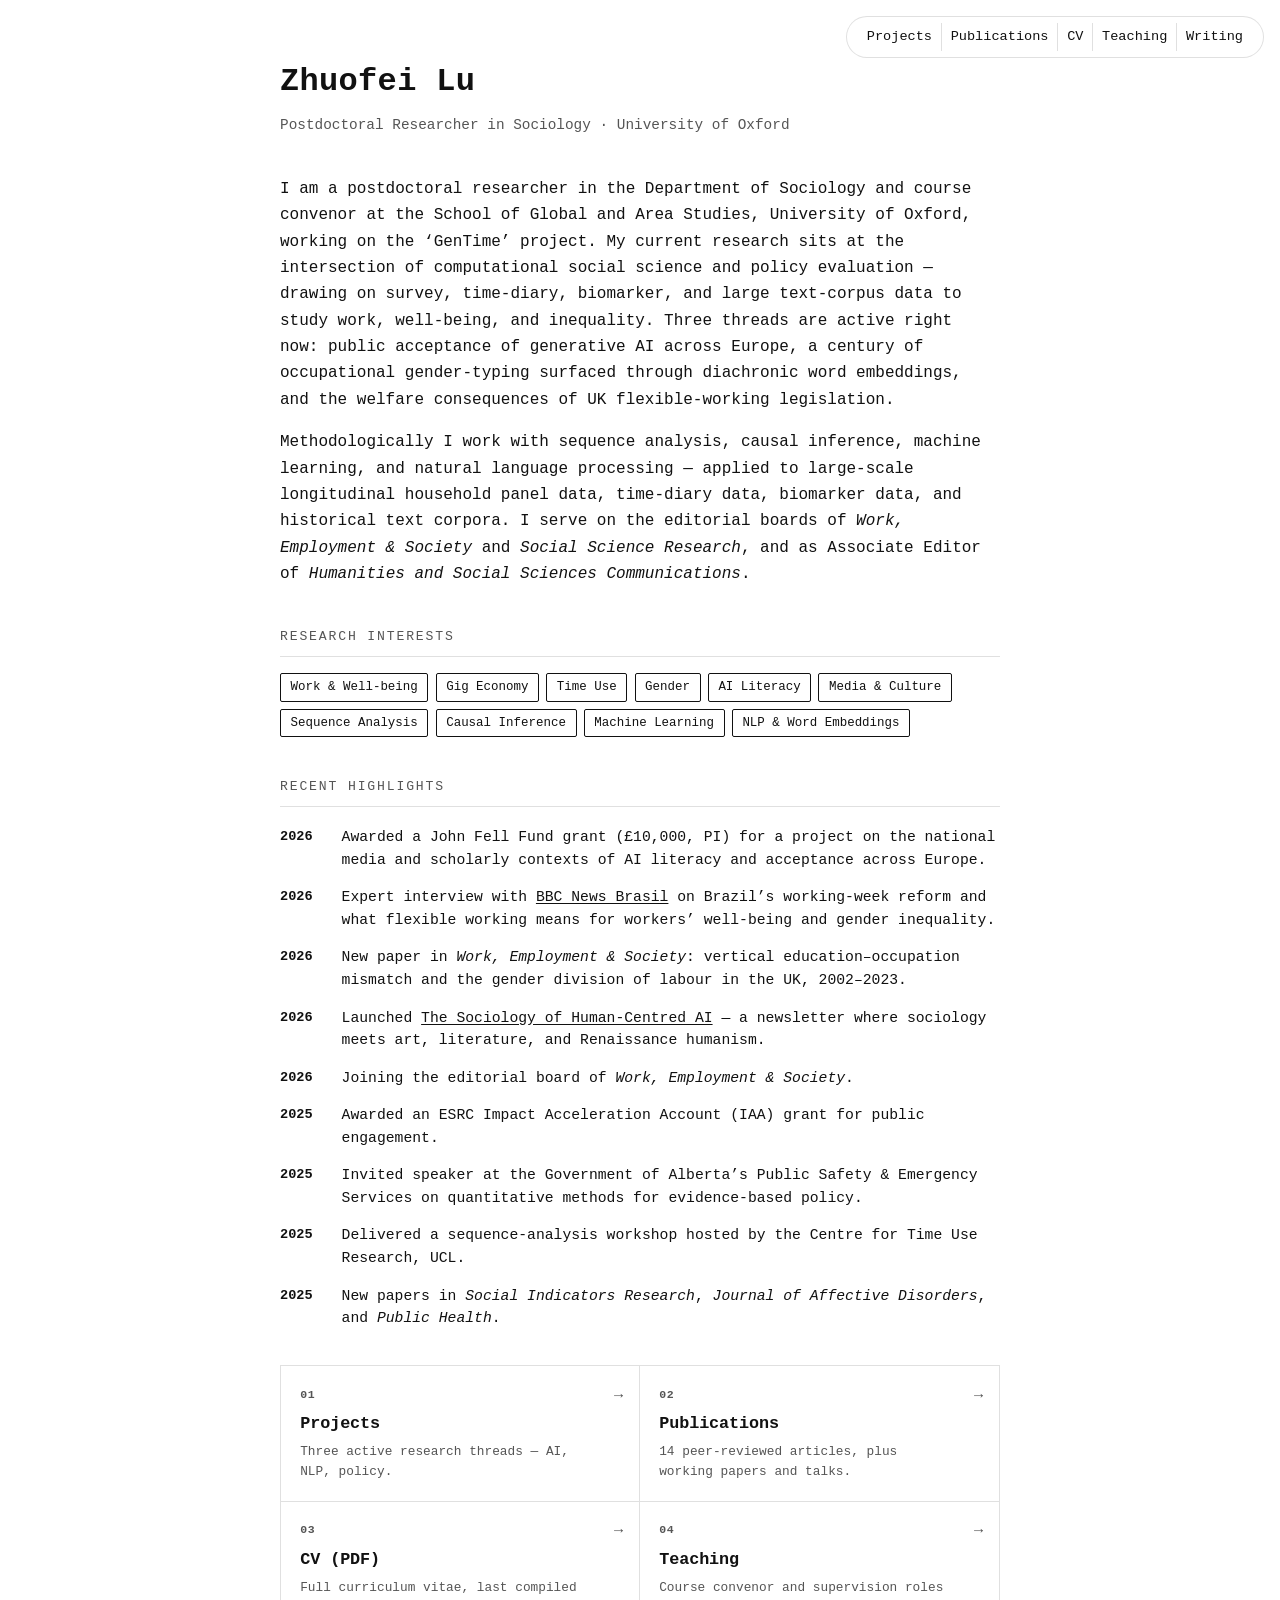
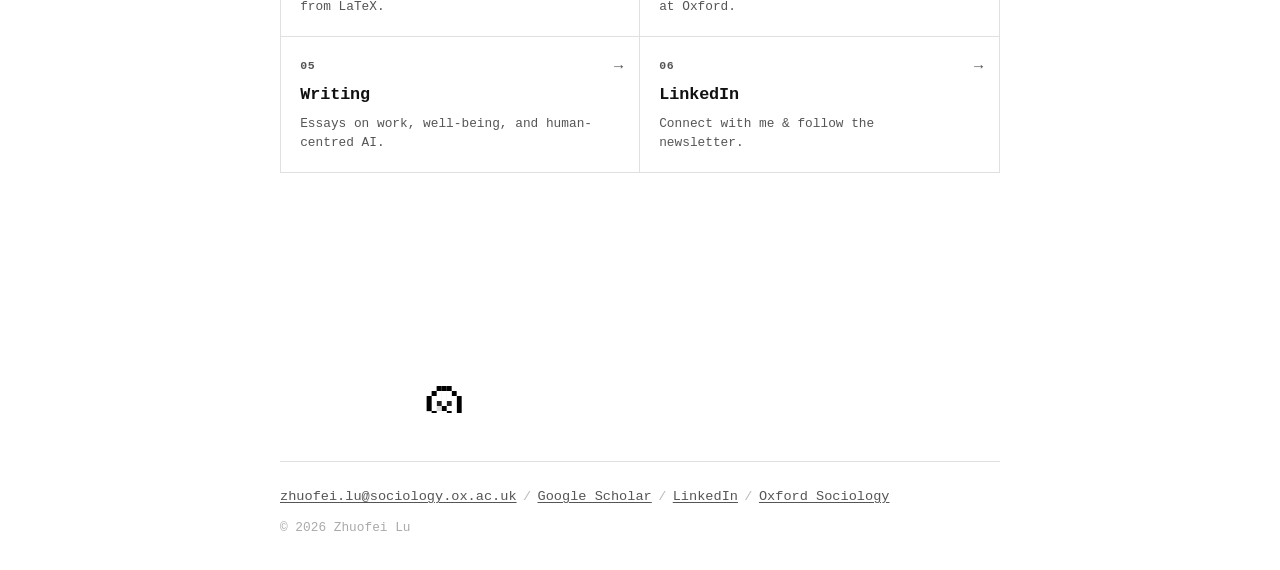
==== index.html @ 87c46a59 "Add John Fell Fund grant and departmental Reward & Recognition award Co-Authored-By: Claude Fable 5 " ====
<!doctype html>
<html lang="en">
  <head>
    <meta charset="UTF-8" />
    <meta name="viewport" content="width=device-width, initial-scale=1.0" />
    <title>Zhuofei Lu</title>
    <meta
      name="description"
      content="Personal homepage of Zhuofei Lu, postdoctoral researcher in Sociology at the University of Oxford. Research on gig economy, time use, well-being, and computational social science."
    />
    <meta
      name="google-site-verification"
      content="72V6xscYJQyhkMeS5_P7DMaWup6vTrXF5tJSveXk7Lk"
    />
    <link rel="canonical" href="https://zhuofei-code.github.io/codex/" />
    <meta property="og:title" content="Zhuofei Lu" />
    <meta
      property="og:description"
      content="Postdoctoral researcher in Sociology at the University of Oxford. Computational social science, time use, well-being, and human-centred AI."
    />
    <meta property="og:type" content="website" />
    <meta property="og:url" content="https://zhuofei-code.github.io/codex/" />
    <script type="application/ld+json">
      {
        "@context": "https://schema.org",
        "@type": "Person",
        "name": "Zhuofei Lu",
        "alternateName": "卢灼非",
        "jobTitle": "Postdoctoral Researcher in Sociology",
        "worksFor": {
          "@type": "Organization",
          "name": "University of Oxford"
        },
        "url": "https://zhuofei-code.github.io/codex/",
        "sameAs": [
          "https://scholar.google.com/citations?user=IEITTwcAAAAJ&hl=en",
          "https://www.linkedin.com/in/zhuofei-lu-9a0233219/",
          "https://www.sociology.ox.ac.uk/people/zhuofei-lu",
          "https://github.com/zhuofei-code"
        ]
      }
    </script>
    <link rel="stylesheet" href="styles.css?v=20260525c" />
  </head>
  <body>
    <main class="container">
      <header>
        <nav class="top-links" aria-label="Primary links">
          <a class="top-link" href="projects.html">Projects</a>
          <a class="top-link" href="publications.html">Publications</a>
          <a class="top-link" href="cv.pdf" target="_blank" rel="noopener">CV</a>
          <a class="top-link" href="teaching.html">Teaching</a>
          <a class="top-link" href="writing.html">Writing</a>
        </nav>
        <h1 class="fade-in">Zhuofei Lu</h1>
        <p class="subtitle fade-in">
          Postdoctoral Researcher in Sociology &middot; University of Oxford
        </p>
      </header>

      <section class="fade-in">
        <p>
          I am a postdoctoral researcher in the Department of Sociology and
          course convenor at the School of Global and Area Studies, University
          of Oxford, working on the &lsquo;GenTime&rsquo; project. My current
          research sits at the intersection of computational social science
          and policy evaluation &mdash; drawing on survey, time-diary,
          biomarker, and large text-corpus data to study work, well-being, and
          inequality. Three threads are active right now: public acceptance of
          generative AI across Europe, a century of occupational gender-typing
          surfaced through diachronic word embeddings, and the welfare
          consequences of UK flexible-working legislation.
        </p>
        <p>
          Methodologically I work with sequence analysis, causal inference,
          machine learning, and natural language processing &mdash; applied to
          large-scale longitudinal household panel data, time-diary data,
          biomarker data, and historical text corpora. I serve on the
          editorial boards of <em>Work, Employment &amp; Society</em> and
          <em>Social Science Research</em>, and as Associate Editor of
          <em>Humanities and Social Sciences Communications</em>.
        </p>
      </section>

      <section id="research" class="fade-in" aria-labelledby="research-heading">
        <h2 id="research-heading">Research Interests</h2>
        <div class="tags">
          <span class="tag">Work &amp; Well-being</span>
          <span class="tag">Gig Economy</span>
          <span class="tag">Time Use</span>
          <span class="tag">Gender</span>
          <span class="tag">AI Literacy</span>
          <span class="tag">Media &amp; Culture</span>
          <span class="tag">Sequence Analysis</span>
          <span class="tag">Causal Inference</span>
          <span class="tag">Machine Learning</span>
          <span class="tag">NLP &amp; Word Embeddings</span>
        </div>
      </section>

      <section id="news" class="fade-in" aria-labelledby="news-heading">
        <h2 id="news-heading">Recent Highlights</h2>
        <ul class="news-list">
          <li>
            <span class="news-date">2026</span>
            <span class="news-text">
              Awarded a John Fell Fund grant (&pound;10,000, PI) for a project
              on the national media and scholarly contexts of AI literacy and
              acceptance across Europe.
            </span>
          </li>
          <li>
            <span class="news-date">2026</span>
            <span class="news-text">
              Expert interview with
              <a
                href="https://www.bbc.com/portuguese/articles/clypyrjgjkro"
                target="_blank"
                rel="noopener noreferrer"
                >BBC News Brasil</a
              >
              on Brazil&rsquo;s working-week reform and what flexible working
              means for workers&rsquo; well-being and gender inequality.
            </span>
          </li>
          <li>
            <span class="news-date">2026</span>
            <span class="news-text">
              New paper in <em>Work, Employment &amp; Society</em>: vertical
              education&ndash;occupation mismatch and the gender division of
              labour in the UK, 2002&ndash;2023.
            </span>
          </li>
          <li>
            <span class="news-date">2026</span>
            <span class="news-text">
              Launched <a href="writing.html">The Sociology of Human-Centred AI</a>
              &mdash; a newsletter where sociology meets art, literature, and
              Renaissance humanism.
            </span>
          </li>
          <li>
            <span class="news-date">2026</span>
            <span class="news-text">
              Joining the editorial board of
              <em>Work, Employment &amp; Society</em>.
            </span>
          </li>
          <li>
            <span class="news-date">2025</span>
            <span class="news-text">
              Awarded an ESRC Impact Acceleration Account (IAA) grant for public
              engagement.
            </span>
          </li>
          <li>
            <span class="news-date">2025</span>
            <span class="news-text">
              Invited speaker at the Government of Alberta&rsquo;s Public Safety
              &amp; Emergency Services on quantitative methods for evidence-based
              policy.
            </span>
          </li>
          <li>
            <span class="news-date">2025</span>
            <span class="news-text">
              Delivered a sequence-analysis workshop hosted by the Centre for
              Time Use Research, UCL.
            </span>
          </li>
          <li>
            <span class="news-date">2025</span>
            <span class="news-text">
              New papers in <em>Social Indicators Research</em>,
              <em>Journal of Affective Disorders</em>, and
              <em>Public Health</em>.
            </span>
          </li>
        </ul>
      </section>

      <nav class="explore-grid fade-in" aria-label="Explore">
        <a class="explore-link" href="projects.html">
          <span class="explore-num">01</span>
          <span class="explore-label">Projects</span>
          <span class="explore-desc">Three active research threads &mdash; AI, NLP, policy.</span>
        </a>
        <a class="explore-link" href="publications.html">
          <span class="explore-num">02</span>
          <span class="explore-label">Publications</span>
          <span class="explore-desc">14 peer-reviewed articles, plus working papers and talks.</span>
        </a>
        <a class="explore-link" href="cv.pdf" target="_blank" rel="noopener">
          <span class="explore-num">03</span>
          <span class="explore-label">CV (PDF)</span>
          <span class="explore-desc">Full curriculum vitae, last compiled from LaTeX.</span>
        </a>
        <a class="explore-link" href="teaching.html">
          <span class="explore-num">04</span>
          <span class="explore-label">Teaching</span>
          <span class="explore-desc">Course convenor and supervision roles at Oxford.</span>
        </a>
        <a class="explore-link" href="writing.html">
          <span class="explore-num">05</span>
          <span class="explore-label">Writing</span>
          <span class="explore-desc">Essays on work, well-being, and human-centred AI.</span>
        </a>
        <a class="explore-link" href="https://www.linkedin.com/in/zhuofei-lu-9a0233219/" target="_blank" rel="noopener noreferrer">
          <span class="explore-num">06</span>
          <span class="explore-label">LinkedIn</span>
          <span class="explore-desc">Connect with me &amp; follow the newsletter.</span>
        </a>
      </nav>

      <div class="dog-playground" aria-hidden="true">
        <div class="pixel-dog" id="pixelDog"></div>
      </div>

      <footer>
        <div class="footer-links">
          <a href="mailto:zhuofei.lu@sociology.ox.ac.uk">zhuofei.lu@sociology.ox.ac.uk</a>
          <span class="footer-sep">/</span>
          <a
            href="https://scholar.google.com/citations?user=IEITTwcAAAAJ&hl=en"
            target="_blank"
            rel="noopener noreferrer"
            >Google Scholar</a
          >
          <span class="footer-sep">/</span>
          <a
            href="https://www.linkedin.com/in/zhuofei-lu-9a0233219/"
            target="_blank"
            rel="noopener noreferrer"
            >LinkedIn</a
          >
          <span class="footer-sep">/</span>
          <a
            href="https://www.sociology.ox.ac.uk/people/zhuofei-lu"
            target="_blank"
            rel="noopener noreferrer"
            >Oxford Sociology</a
          >
        </div>
        <p class="copyright">&copy; <span id="year"></span> Zhuofei Lu</p>
      </footer>
    </main>

    <script src="script.js?v=20260525c"></script>
  </body>
</html>
---- styles.css ----
/* ── Variables ──────────────────────────────────────────────── */

:root {
  --bg: #ffffff;
  --text: #111111;
  --text-secondary: #555555;
  --border: rgba(0, 0, 0, 0.12);
  --nav-bg: rgba(255, 255, 255, 0.9);
  --selection-bg: #111111;
  --selection-text: #ffffff;
}

@media (prefers-color-scheme: dark) {
  :root {
    --bg: #0a0a0a;
    --text: #e0e0e0;
    --text-secondary: #888888;
    --border: rgba(255, 255, 255, 0.12);
    --nav-bg: rgba(10, 10, 10, 0.92);
    --selection-bg: #e0e0e0;
    --selection-text: #0a0a0a;
  }
}

/* ── Reset & Base ──────────────────────────────────────────── */

*,
*::before,
*::after {
  box-sizing: border-box;
}

html,
body {
  margin: 0;
  padding: 0;
  background: var(--bg);
  color: var(--text);
  font-family: ui-monospace, SFMono-Regular, Menlo, Monaco, Consolas,
    "Liberation Mono", "Courier New", monospace;
  line-height: 1.65;
  -webkit-font-smoothing: antialiased;
  -moz-osx-font-smoothing: grayscale;
}

::selection {
  background: var(--selection-bg);
  color: var(--selection-text);
}

/* ── Layout ────────────────────────────────────────────────── */

.container {
  width: min(720px, 90vw);
  margin: 0 auto;
  padding: 3.5rem 0 2rem;
}

/* ── Navigation ────────────────────────────────────────────── */

.top-links {
  position: fixed;
  top: 1rem;
  right: 1rem;
  z-index: 20;
  display: flex;
  align-items: center;
  gap: 0;
  font-size: 0.85rem;
  background: var(--nav-bg);
  backdrop-filter: blur(6px);
  -webkit-backdrop-filter: blur(6px);
  padding: 0.35rem 0.7rem;
  border-radius: 999px;
  border: 1px solid var(--border);
}

.top-link {
  color: var(--text);
  text-decoration: none;
  padding: 0.2rem 0.55rem;
  transition: opacity 150ms ease;
}

.top-link:hover {
  text-decoration: underline;
}

.top-link + .top-link {
  border-left: 1px solid var(--border);
}

.top-link[aria-disabled="true"] {
  cursor: default;
  opacity: 0.45;
  pointer-events: none;
}

.top-link[aria-current="page"] {
  font-weight: 700;
  text-decoration: underline;
}

/* ── Header ────────────────────────────────────────────────── */

header {
  position: relative;
  margin-bottom: 2rem;
}

h1 {
  margin: 0 0 0.3rem;
  font-size: 2rem;
  font-weight: 700;
  letter-spacing: 0.01em;
}

.subtitle {
  margin: 0 0 0;
  font-size: 0.9rem;
  color: var(--text-secondary);
  font-weight: 400;
}

/* ── Sections ──────────────────────────────────────────────── */

section {
  margin-top: 2.4rem;
}

h2 {
  margin: 0 0 1rem;
  font-size: 0.82rem;
  font-weight: 400;
  text-transform: uppercase;
  letter-spacing: 0.14em;
  padding-bottom: 0.55rem;
  border-bottom: 1px solid var(--border);
  color: var(--text-secondary);
}

p {
  margin: 0 0 1rem;
}

a {
  color: var(--text);
  text-underline-offset: 2px;
  transition: opacity 150ms ease;
}

a:hover {
  opacity: 0.7;
}

a:focus-visible {
  outline: 2px solid var(--text);
  outline-offset: 2px;
  border-radius: 2px;
}

em {
  font-style: italic;
}

.section-more {
  margin-top: 0.8rem;
  font-size: 0.85rem;
}

.section-more a {
  text-decoration: none;
  color: var(--text-secondary);
  transition: color 150ms ease;
}

.section-more a:hover {
  color: var(--text);
  text-decoration: underline;
}

/* ── Research Tags ─────────────────────────────────────────── */

.tags {
  display: flex;
  flex-wrap: wrap;
  gap: 0.45rem;
}

.tag {
  display: inline-block;
  border: 1px solid var(--text);
  padding: 0.18rem 0.6rem;
  font-size: 0.78rem;
  border-radius: 2px;
  cursor: default;
  transition: background-color 0.15s ease, color 0.15s ease;
  user-select: none;
}

.tag:hover {
  background: var(--text);
  color: var(--bg);
}

/* ── News / Recent Highlights ──────────────────────────────── */

.news-list {
  list-style: none;
  margin: 0;
  padding: 0;
}

.news-list li {
  display: grid;
  grid-template-columns: 4.5ch 1fr;
  column-gap: 1.15rem;
  align-items: start;
  margin-bottom: 0.55rem;
  padding: 0.18rem 0;
}

.news-date {
  font-weight: 700;
  font-size: 0.85rem;
  white-space: nowrap;
}

.news-text {
  font-size: 0.92rem;
  line-height: 1.55;
}

/* ── Publications ──────────────────────────────────────────── */

.pub-list {
  list-style: none;
  counter-reset: pub;
  margin: 0;
  padding: 0;
}

.pub-item {
  counter-increment: pub;
  position: relative;
  padding: 0.55rem 0 0.55rem 2.6rem;
  margin-bottom: 0.3rem;
  border-bottom: 1px dashed var(--border);
}

.pub-item:last-child {
  border-bottom: none;
}

.pub-item::before {
  content: "[" counter(pub) "]";
  position: absolute;
  left: 0;
  top: 0.55rem;
  font-weight: 700;
  font-size: 0.85rem;
  color: var(--text-secondary);
  letter-spacing: 0;
}

.pub-title {
  margin: 0 0 0.2rem;
  font-size: 0.92rem;
  font-weight: 600;
  line-height: 1.45;
}

.pub-meta {
  margin: 0;
  font-size: 0.85rem;
  color: var(--text-secondary);
  line-height: 1.5;
}

.pub-meta strong {
  color: var(--text);
  font-weight: 700;
}

.pub-meta em {
  font-style: italic;
}

.pub-rank {
  display: inline-block;
  font-size: 0.7rem;
  padding: 0.02rem 0.4rem;
  border: 1px solid var(--text-secondary);
  border-radius: 2px;
  margin-left: 0.3rem;
  vertical-align: 1px;
  letter-spacing: 0.04em;
  white-space: nowrap;
  opacity: 0.85;
}

.pub-list-compact .pub-item {
  padding-top: 0.4rem;
  padding-bottom: 0.4rem;
}

/* ── Current Projects ──────────────────────────────────────── */

.projects-list {
  list-style: none;
  margin: 0;
  padding: 0;
  counter-reset: project;
}

.project-card {
  position: relative;
  padding: 1.05rem 0 1.15rem;
  border-top: 1px solid var(--border);
  transition: background-color 200ms ease;
}

.project-card:last-child {
  border-bottom: 1px solid var(--border);
}

.project-card:hover {
  background: rgba(0, 0, 0, 0.025);
}

@media (prefers-color-scheme: dark) {
  .project-card:hover {
    background: rgba(255, 255, 255, 0.03);
  }
}

/* 3×3 pixel-art glyph in top-right of each card — anchors the
   pixel aesthetic without competing with the running dog. */
.project-pixel {
  position: absolute;
  top: 1.25rem;
  right: 0.1rem;
  width: 4px;
  height: 4px;
  background: var(--text);
  box-shadow:
    8px 0   0 var(--text),
    4px 4px 0 var(--text),
    0   8px 0 var(--text),
    8px 8px 0 var(--text);
  opacity: 0.42;
  image-rendering: pixelated;
}

.project-head {
  display: flex;
  flex-wrap: wrap;
  align-items: baseline;
  gap: 0.55rem;
  margin: 0 0 0.5rem;
  padding-right: 1.6rem; /* leave room for .project-pixel */
}

.project-num {
  font-size: 0.78rem;
  font-weight: 700;
  color: var(--text-secondary);
  letter-spacing: 0.04em;
}

.project-title {
  margin: 0;
  font-size: 1rem;
  font-weight: 700;
  letter-spacing: -0.005em;
  line-height: 1.35;
}

.project-tag {
  font-size: 0.68rem;
  font-weight: 400;
  text-transform: uppercase;
  letter-spacing: 0.14em;
  color: var(--text-secondary);
  padding: 0.08rem 0.45rem;
  border: 1px solid var(--text-secondary);
  border-radius: 2px;
  white-space: nowrap;
  opacity: 0.85;
}

.project-desc {
  margin: 0 0 0.5rem;
  font-size: 0.9rem;
  line-height: 1.6;
}

.project-desc strong {
  font-weight: 700;
}

.project-meta {
  margin: 0;
  font-size: 0.78rem;
  color: var(--text-secondary);
  line-height: 1.5;
}

.project-meta a {
  color: var(--text);
  font-weight: 600;
}

.project-dot {
  margin: 0 0.35rem;
  opacity: 0.6;
}

/* ── Explore Grid (homepage CTA buttons) ───────────────────── */

.explore-grid {
  display: grid;
  grid-template-columns: 1fr 1fr;
  gap: 0;
  margin: 2rem 0 0;
  border: 1px solid var(--border);
}

.explore-link {
  position: relative;
  display: block;
  padding: 1.15rem 1.2rem 1.25rem;
  color: var(--text);
  text-decoration: none;
  background: transparent;
  border-right: 1px solid var(--border);
  border-bottom: 1px solid var(--border);
  transition: background-color 180ms ease, transform 180ms ease;
}

/* Remove right border for items in the last column (every 2nd) */
.explore-link:nth-child(2n) {
  border-right: none;
}

/* Remove bottom border for last row (last two items) */
.explore-link:nth-last-child(-n + 2) {
  border-bottom: none;
}

.explore-link::after {
  content: "\2192";  /* → arrow */
  position: absolute;
  top: 1.1rem;
  right: 1rem;
  font-size: 0.95rem;
  color: var(--text-secondary);
  transition: transform 180ms ease, color 180ms ease;
}

.explore-link:hover {
  background: rgba(0, 0, 0, 0.04);
}

.explore-link:hover::after {
  transform: translateX(3px);
  color: var(--text);
}

@media (prefers-color-scheme: dark) {
  .explore-link:hover {
    background: rgba(255, 255, 255, 0.045);
  }
}

.explore-num {
  display: block;
  font-size: 0.72rem;
  font-weight: 700;
  letter-spacing: 0.06em;
  color: var(--text-secondary);
  margin-bottom: 0.4rem;
}

.explore-label {
  display: block;
  font-size: 1.05rem;
  font-weight: 700;
  letter-spacing: -0.005em;
  margin-bottom: 0.3rem;
}

.explore-desc {
  display: block;
  font-size: 0.8rem;
  line-height: 1.5;
  color: var(--text-secondary);
  padding-right: 1.5rem;  /* leave room for the arrow */
}

/* ── In-page Nav (publications) ────────────────────────────── */

.page-nav {
  display: flex;
  flex-wrap: wrap;
  align-items: center;
  gap: 0.45rem;
  margin: 1.4rem 0 0;
  padding: 0.6rem 0;
  font-size: 0.84rem;
  border-top: 1px solid var(--border);
  border-bottom: 1px solid var(--border);
}

.page-nav a {
  color: var(--text-secondary);
  text-decoration: none;
  transition: color 150ms ease;
}

.page-nav a:hover {
  color: var(--text);
  text-decoration: underline;
}

/* ── Dog ───────────────────────────────────────────────────── */

.dog-playground {
  position: relative;
  height: 12rem;
  margin: 3rem 0;
  overflow: hidden;
}

.pixel-dog {
  --px: 5px;
  position: absolute;
  left: 0;
  bottom: 1.35rem;
  width: var(--px);
  height: var(--px);
  transform-origin: center;
  color: #fff;
  box-shadow:
    /* head outline */
    calc(var(--px) * 2) calc(var(--px) * 0) #000,
    calc(var(--px) * 3) calc(var(--px) * 0) #000,
    calc(var(--px) * 4) calc(var(--px) * 0) #000,
    calc(var(--px) * 1) calc(var(--px) * 1) #000,
    calc(var(--px) * 2) calc(var(--px) * 1) #fff,
    calc(var(--px) * 3) calc(var(--px) * 1) #fff,
    calc(var(--px) * 4) calc(var(--px) * 1) #fff,
    calc(var(--px) * 5) calc(var(--px) * 1) #000,
    calc(var(--px) * 0) calc(var(--px) * 2) #000,
    calc(var(--px) * 1) calc(var(--px) * 2) #fff,
    calc(var(--px) * 2) calc(var(--px) * 2) #fff,
    calc(var(--px) * 3) calc(var(--px) * 2) #fff,
    calc(var(--px) * 4) calc(var(--px) * 2) #fff,
    calc(var(--px) * 5) calc(var(--px) * 2) #fff,
    calc(var(--px) * 6) calc(var(--px) * 2) #000,
    calc(var(--px) * 0) calc(var(--px) * 3) #000,
    calc(var(--px) * 1) calc(var(--px) * 3) #fff,
    calc(var(--px) * 2) calc(var(--px) * 3) #222,
    calc(var(--px) * 3) calc(var(--px) * 3) #fff,
    calc(var(--px) * 4) calc(var(--px) * 3) #222,
    calc(var(--px) * 5) calc(var(--px) * 3) #fff,
    calc(var(--px) * 6) calc(var(--px) * 3) #000,
    calc(var(--px) * 0) calc(var(--px) * 4) #000,
    calc(var(--px) * 1) calc(var(--px) * 4) #fff,
    calc(var(--px) * 2) calc(var(--px) * 4) #d9d9d9,
    calc(var(--px) * 3) calc(var(--px) * 4) #000,
    calc(var(--px) * 4) calc(var(--px) * 4) #fff,
    calc(var(--px) * 5) calc(var(--px) * 4) #fff,
    calc(var(--px) * 6) calc(var(--px) * 4) #000,
    calc(var(--px) * 1) calc(var(--px) * 5) #000,
    calc(var(--px) * 2) calc(var(--px) * 5) #fff,
    calc(var(--px) * 3) calc(var(--px) * 5) #fff,
    calc(var(--px) * 4) calc(var(--px) * 5) #000,
    calc(var(--px) * 5) calc(var(--px) * 5) #fff,
    calc(var(--px) * 6) calc(var(--px) * 5) #000,
    calc(var(--px) * 2) calc(var(--px) * 6) #000,
    calc(var(--px) * 3) calc(var(--px) * 6) #000,
    calc(var(--px) * 4) calc(var(--px) * 6) #000,
    calc(var(--px) * 5) calc(var(--px) * 6) #000,
    /* body */
    calc(var(--px) * 2) calc(var(--px) * 7) #000,
    calc(var(--px) * 3) calc(var(--px) * 7) #fff,
    calc(var(--px) * 4) calc(var(--px) * 7) #fff,
    calc(var(--px) * 5) calc(var(--px) * 7) #fff,
    calc(var(--px) * 6) calc(var(--px) * 7) #000,
    calc(var(--px) * 1) calc(var(--px) * 8) #000,
    calc(var(--px) * 2) calc(var(--px) * 8) #fff,
    calc(var(--px) * 3) calc(var(--px) * 8) #fff,
    calc(var(--px) * 4) calc(var(--px) * 8) #dcdcdc,
    calc(var(--px) * 5) calc(var(--px) * 8) #fff,
    calc(var(--px) * 6) calc(var(--px) * 8) #fff,
    calc(var(--px) * 7) calc(var(--px) * 8) #000,
    calc(var(--px) * 1) calc(var(--px) * 9) #000,
    calc(var(--px) * 2) calc(var(--px) * 9) #fff,
    calc(var(--px) * 3) calc(var(--px) * 9) #fff,
    calc(var(--px) * 4) calc(var(--px) * 9) #fff,
    calc(var(--px) * 5) calc(var(--px) * 9) #fff,
    calc(var(--px) * 6) calc(var(--px) * 9) #fff,
    calc(var(--px) * 7) calc(var(--px) * 9) #000,
    /* paws */
    calc(var(--px) * 1) calc(var(--px) * 10) #000,
    calc(var(--px) * 2) calc(var(--px) * 10) #000,
    calc(var(--px) * 3) calc(var(--px) * 10) #000,
    calc(var(--px) * 5) calc(var(--px) * 10) #000,
    calc(var(--px) * 6) calc(var(--px) * 10) #000,
    calc(var(--px) * 7) calc(var(--px) * 10) #000,
    /* tail */
    calc(var(--px) * 0) calc(var(--px) * 8) #000,
    calc(var(--px) * 0) calc(var(--px) * 9) #000,
    calc(var(--px) * 0) calc(var(--px) * 10) #000;
  filter: drop-shadow(0 1px 0 rgba(0, 0, 0, 0.15));
  image-rendering: pixelated;
}

.pixel-dog.is-gallop {
  bottom: 1.55rem;
}

/* Dark mode: invert the dog so outline stays visible */
@media (prefers-color-scheme: dark) {
  .pixel-dog {
    filter: invert(1) drop-shadow(0 1px 0 rgba(255, 255, 255, 0.1));
  }
}

/* ── Teaching ──────────────────────────────────────────────── */

.teaching-list {
  list-style: none;
  margin: 0;
  padding: 0;
}

.teaching-item {
  display: grid;
  grid-template-columns: minmax(12ch, 16ch) 1fr;
  column-gap: 1.15rem;
  align-items: start;
  margin-bottom: 0.35rem;
  padding: 0.3rem 0;
  transition: background-color 0.12s ease;
  border-radius: 3px;
}

.teaching-item:hover {
  background: var(--border);
}

.teaching-date {
  white-space: nowrap;
  font-weight: 700;
  font-size: 0.88rem;
}

.teaching-details p {
  margin: 0;
}

.teaching-subitem {
  padding-left: 1.15rem;
  color: var(--text-secondary);
  font-size: 0.9rem;
}

/* ── Footer ────────────────────────────────────────────────── */

footer {
  margin-top: 3rem;
  padding-top: 1.5rem;
  border-top: 1px solid var(--border);
  font-size: 0.85rem;
  color: var(--text-secondary);
}

.footer-links {
  display: flex;
  flex-wrap: wrap;
  align-items: center;
  gap: 0.4rem;
  margin-bottom: 0.5rem;
}

.footer-links a {
  color: var(--text-secondary);
}

.footer-links a:hover {
  color: var(--text);
  opacity: 1;
}

.footer-sep {
  opacity: 0.4;
  user-select: none;
}

.copyright {
  margin: 0;
  opacity: 0.5;
  font-size: 0.8rem;
}

/* ── Fade-in Animations ───────────────────────────────────── */

.fade-in {
  opacity: 0;
  transform: translateY(14px);
  transition: opacity 0.55s ease-out, transform 0.55s ease-out;
}

.fade-in.is-visible {
  opacity: 1;
  transform: none;
}

@media (prefers-reduced-motion: reduce) {
  .fade-in {
    opacity: 1;
    transform: none;
    transition: none;
  }
}

/* ── Responsive ────────────────────────────────────────────── */

@media (max-width: 640px) {
  .container {
    padding: 2rem 0;
  }

  .top-links {
    position: static;
    justify-content: flex-end;
    margin-bottom: 1.2rem;
    flex-wrap: wrap;
    border-radius: 0.8rem;
  }

  .top-link + .top-link {
    border-left: none;
    margin-left: 0.25rem;
    padding-left: 0.8rem;
    position: relative;
  }

  .top-link + .top-link::before {
    content: "\00b7";
    position: absolute;
    left: 0.2rem;
    color: var(--text-secondary);
  }

  h1 {
    font-size: 1.65rem;
  }

  .subtitle {
    font-size: 0.82rem;
  }

  .dog-playground {
    height: 10rem;
    margin: 2rem 0;
  }

  .pixel-dog {
    --px: 4px;
  }

  .teaching-item {
    grid-template-columns: 1fr;
    row-gap: 0.05rem;
    margin-bottom: 0.65rem;
  }

  .teaching-subitem {
    padding-left: 0.8rem;
  }

  .tags {
    gap: 0.35rem;
  }

  .tag {
    font-size: 0.74rem;
    padding: 0.15rem 0.5rem;
  }

  .news-list li {
    grid-template-columns: 1fr;
    row-gap: 0.1rem;
  }

  .news-date {
    font-size: 0.8rem;
  }

  .news-text {
    font-size: 0.88rem;
  }

  .pub-item {
    padding-left: 2.2rem;
  }

  .pub-title {
    font-size: 0.88rem;
  }

  .pub-meta {
    font-size: 0.8rem;
  }

  .pub-rank {
    font-size: 0.65rem;
  }

  .page-nav {
    font-size: 0.78rem;
    gap: 0.3rem;
  }

  .project-head {
    gap: 0.4rem;
    padding-right: 1.2rem;
  }

  .project-title {
    font-size: 0.95rem;
    width: 100%;
    order: 2;
  }

  .project-num {
    order: 1;
  }

  .project-tag {
    order: 3;
    font-size: 0.62rem;
    padding: 0.05rem 0.4rem;
  }

  .project-pixel {
    top: 1.1rem;
    transform: scale(0.8);
    transform-origin: top right;
  }

  .project-desc {
    font-size: 0.86rem;
  }

  .project-meta {
    font-size: 0.74rem;
  }

  .explore-grid {
    grid-template-columns: 1fr;
  }

  .explore-link {
    border-right: none;
    border-bottom: 1px solid var(--border);
  }

  .explore-link:nth-child(2n) {
    border-right: none;
  }

  .explore-link:last-child {
    border-bottom: none;
  }

  .explore-link:nth-last-child(-n + 2) {
    border-bottom: 1px solid var(--border);
  }
}

/* ── Print ─────────────────────────────────────────────────── */

@media print {
  .top-links,
  .dog-playground,
  .section-more {
    display: none;
  }

  .fade-in {
    opacity: 1;
    transform: none;
  }

  body {
    font-size: 11pt;
    color: #000;
    background: #fff;
  }

  .container {
    width: 100%;
    padding: 0;
  }

  a {
    color: #000;
    text-decoration: underline;
  }

  a[href]::after {
    content: " (" attr(href) ")";
    font-size: 0.85em;
    opacity: 0.6;
  }

  a[href^="mailto:"]::after,
  a[href^="#"]::after {
    content: "";
  }

  footer {
    border-top: 1px solid #ccc;
  }

  .tag {
    border-color: #999;
  }
}

/* ── Writing / Blog list ───────────────────────────────────── */

.post-list {
  list-style: none;
  margin: 0;
  padding: 0;
}

.post-item {
  position: relative;
  padding: 1.05rem 0 1.15rem;
  border-top: 1px solid var(--border);
  transition: background-color 200ms ease;
}

.post-item:last-child {
  border-bottom: 1px solid var(--border);
}

.post-item:hover {
  background: rgba(0, 0, 0, 0.025);
}

@media (prefers-color-scheme: dark) {
  .post-item:hover {
    background: rgba(255, 255, 255, 0.03);
  }
}

.post-title {
  margin: 0 0 0.35rem;
  font-size: 1.02rem;
  font-weight: 700;
  line-height: 1.4;
}

.post-title a {
  color: var(--text);
  text-decoration: none;
}

.post-title a:hover {
  text-decoration: underline;
  opacity: 1;
}

.post-meta {
  margin: 0 0 0.5rem;
  font-size: 0.78rem;
  color: var(--text-secondary);
  letter-spacing: 0.02em;
}

.post-meta .dot {
  opacity: 0.45;
  margin: 0 0.4rem;
}

.post-excerpt {
  margin: 0;
  font-size: 0.9rem;
  line-height: 1.6;
}

/* ── Article (single post) ─────────────────────────────────── */

.article-title {
  font-size: 1.7rem;
  line-height: 1.25;
  letter-spacing: 0.005em;
  margin: 0 0 0.8rem;
}

.standfirst {
  font-size: 1rem;
  line-height: 1.7;
  font-style: italic;
  color: var(--text);
  border-left: 2px solid var(--text);
  padding-left: 1rem;
  margin: 0 0 1.4rem;
}

.article-actions {
  display: flex;
  flex-wrap: wrap;
  align-items: center;
  gap: 0.6rem 0.85rem;
  margin: 0 0 2rem;
  font-size: 0.82rem;
}

.btn-li {
  display: inline-flex;
  align-items: center;
  gap: 0.45rem;
  border: 1px solid var(--text);
  border-radius: 999px;
  padding: 0.32rem 0.8rem;
  color: var(--text);
  text-decoration: none;
  transition: background-color 0.15s ease, color 0.15s ease;
}

.btn-li:hover {
  background: var(--text);
  color: var(--bg);
  opacity: 1;
}

.btn-li svg {
  width: 15px;
  height: 15px;
  fill: currentColor;
}

.read-original {
  color: var(--text-secondary);
  text-decoration: none;
}

.read-original:hover {
  color: var(--text);
  text-decoration: underline;
}

.article-body p {
  font-size: 0.95rem;
  line-height: 1.85;
  margin: 0 0 1.15rem;
}

.article-body h2 {
  margin-top: 2.2rem;
}

.article-body .lang {
  font-style: normal;
}

.article-body .pull {
  font-size: 1.02rem;
  line-height: 1.6;
  text-align: center;
  font-style: italic;
  border-top: 1px solid var(--border);
  border-bottom: 1px solid var(--border);
  padding: 1.1rem 0;
  margin: 1.8rem 0;
}

.article-back {
  margin-top: 2.2rem;
  font-size: 0.85rem;
}

@media (max-width: 640px) {
  .article-title {
    font-size: 1.4rem;
  }
  .article-body p {
    font-size: 0.9rem;
  }
}
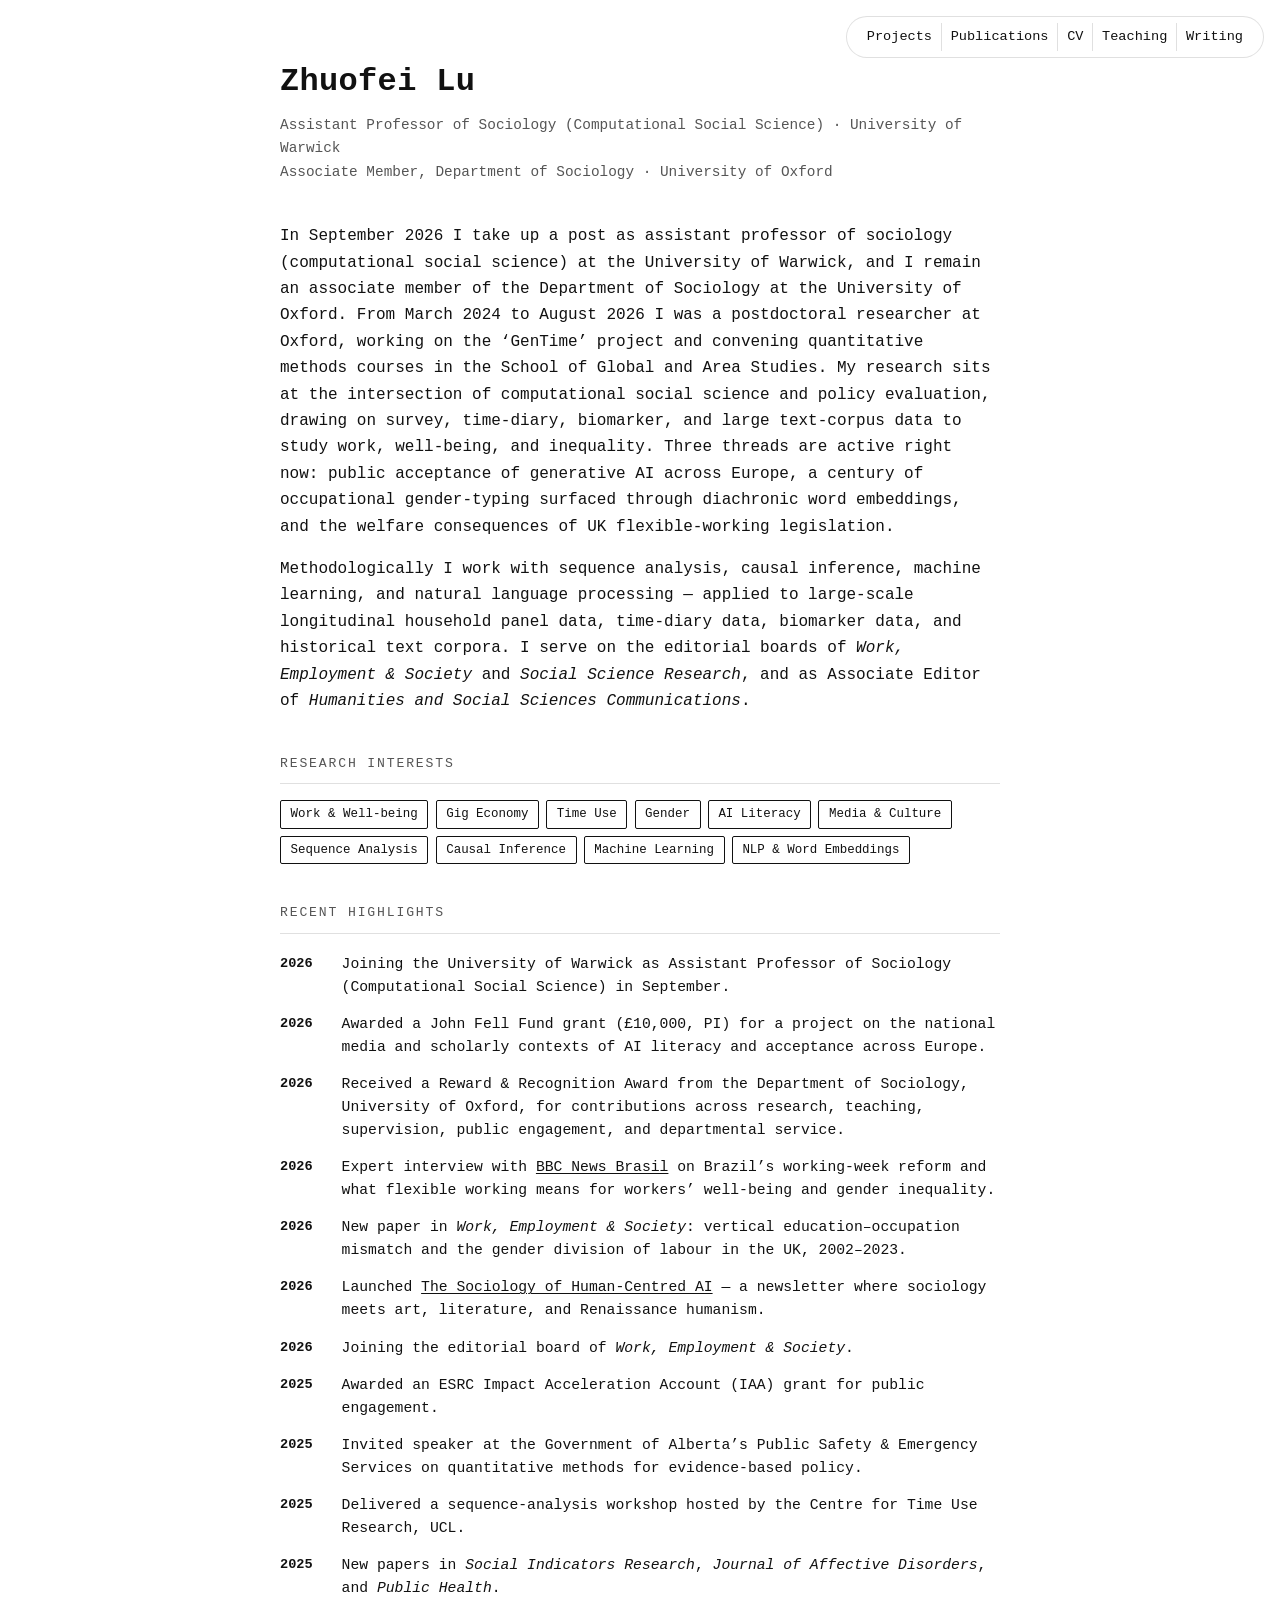
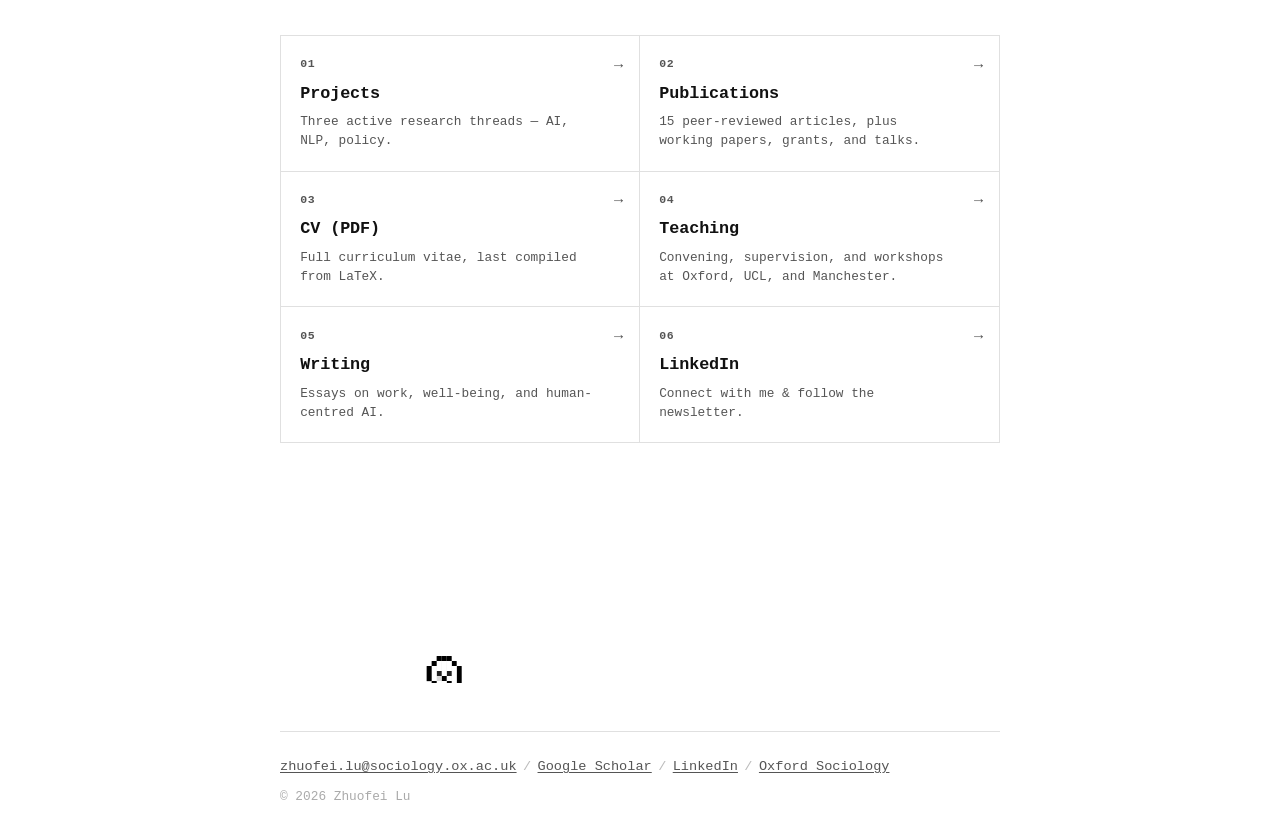
==== commit 02584273: "Sync site and CV with August 2026 CV - Warwick assistant professorship (from 09.2026) and Oxford ass" ====
--- a/index.html
+++ b/index.html
@@ -6,32 +6,40 @@
     <title>Zhuofei Lu</title>
     <meta
       name="description"
-      content="Personal homepage of Zhuofei Lu, postdoctoral researcher in Sociology at the University of Oxford. Research on gig economy, time use, well-being, and computational social science."
+      content="Personal homepage of Zhuofei Lu, Assistant Professor of Sociology (Computational Social Science) at the University of Warwick and Associate Member of the Department of Sociology, University of Oxford. Research on work, time use, well-being, and computational social science."
     />
     <meta
       name="google-site-verification"
       content="72V6xscYJQyhkMeS5_P7DMaWup6vTrXF5tJSveXk7Lk"
     />
-    <link rel="canonical" href="https://zhuofei-code.github.io/codex/" />
+    <link rel="canonical" href="https://zhuofei-code.github.io/website/" />
     <meta property="og:title" content="Zhuofei Lu" />
     <meta
       property="og:description"
-      content="Postdoctoral researcher in Sociology at the University of Oxford. Computational social science, time use, well-being, and human-centred AI."
+      content="Assistant Professor of Sociology (Computational Social Science), University of Warwick. Computational social science, time use, well-being, and human-centred AI."
     />
     <meta property="og:type" content="website" />
-    <meta property="og:url" content="https://zhuofei-code.github.io/codex/" />
+    <meta property="og:url" content="https://zhuofei-code.github.io/website/" />
     <script type="application/ld+json">
       {
         "@context": "https://schema.org",
         "@type": "Person",
         "name": "Zhuofei Lu",
         "alternateName": "卢灼非",
-        "jobTitle": "Postdoctoral Researcher in Sociology",
+        "jobTitle": "Assistant Professor of Sociology (Computational Social Science)",
         "worksFor": {
           "@type": "Organization",
-          "name": "University of Oxford"
+          "name": "University of Warwick"
         },
-        "url": "https://zhuofei-code.github.io/codex/",
+        "affiliation": {
+          "@type": "Organization",
+          "name": "Department of Sociology, University of Oxford"
+        },
+        "alumniOf": {
+          "@type": "Organization",
+          "name": "University of Manchester"
+        },
+        "url": "https://zhuofei-code.github.io/website/",
         "sameAs": [
           "https://scholar.google.com/citations?user=IEITTwcAAAAJ&hl=en",
           "https://www.linkedin.com/in/zhuofei-lu-9a0233219/",
@@ -40,7 +48,7 @@
         ]
       }
     </script>
-    <link rel="stylesheet" href="styles.css?v=20260525c" />
+    <link rel="stylesheet" href="styles.css?v=20260825a" />
   </head>
   <body>
     <main class="container">
@@ -54,22 +62,29 @@
         </nav>
         <h1 class="fade-in">Zhuofei Lu</h1>
         <p class="subtitle fade-in">
-          Postdoctoral Researcher in Sociology &middot; University of Oxford
+          Assistant Professor of Sociology (Computational Social Science)
+          &middot; University of Warwick<br />
+          Associate Member, Department of Sociology &middot; University of
+          Oxford
         </p>
       </header>
 
       <section class="fade-in">
         <p>
-          I am a postdoctoral researcher in the Department of Sociology and
-          course convenor at the School of Global and Area Studies, University
-          of Oxford, working on the &lsquo;GenTime&rsquo; project. My current
-          research sits at the intersection of computational social science
-          and policy evaluation &mdash; drawing on survey, time-diary,
-          biomarker, and large text-corpus data to study work, well-being, and
-          inequality. Three threads are active right now: public acceptance of
-          generative AI across Europe, a century of occupational gender-typing
-          surfaced through diachronic word embeddings, and the welfare
-          consequences of UK flexible-working legislation.
+          In September 2026 I take up a post as assistant professor of
+          sociology (computational social science) at the University of
+          Warwick, and I remain an associate member of the Department of
+          Sociology at the University of Oxford. From March 2024 to August
+          2026 I was a postdoctoral researcher at Oxford, working on the
+          &lsquo;GenTime&rsquo; project and convening quantitative methods
+          courses in the School of Global and Area Studies. My research sits
+          at the intersection of computational social science and policy
+          evaluation, drawing on survey, time-diary, biomarker, and large
+          text-corpus data to study work, well-being, and inequality. Three
+          threads are active right now: public acceptance of generative AI
+          across Europe, a century of occupational gender-typing surfaced
+          through diachronic word embeddings, and the welfare consequences of
+          UK flexible-working legislation.
         </p>
         <p>
           Methodologically I work with sequence analysis, causal inference,
@@ -104,9 +119,25 @@
           <li>
             <span class="news-date">2026</span>
             <span class="news-text">
+              Joining the University of Warwick as Assistant Professor of
+              Sociology (Computational Social Science) in September.
+            </span>
+          </li>
+          <li>
+            <span class="news-date">2026</span>
+            <span class="news-text">
               Awarded a John Fell Fund grant (&pound;10,000, PI) for a project
               on the national media and scholarly contexts of AI literacy and
               acceptance across Europe.
+            </span>
+          </li>
+          <li>
+            <span class="news-date">2026</span>
+            <span class="news-text">
+              Received a Reward &amp; Recognition Award from the Department of
+              Sociology, University of Oxford, for contributions across
+              research, teaching, supervision, public engagement, and
+              departmental service.
             </span>
           </li>
           <li>
@@ -188,7 +219,7 @@
         <a class="explore-link" href="publications.html">
           <span class="explore-num">02</span>
           <span class="explore-label">Publications</span>
-          <span class="explore-desc">14 peer-reviewed articles, plus working papers and talks.</span>
+          <span class="explore-desc">15 peer-reviewed articles, plus working papers, grants, and talks.</span>
         </a>
         <a class="explore-link" href="cv.pdf" target="_blank" rel="noopener">
           <span class="explore-num">03</span>
@@ -198,7 +229,7 @@
         <a class="explore-link" href="teaching.html">
           <span class="explore-num">04</span>
           <span class="explore-label">Teaching</span>
-          <span class="explore-desc">Course convenor and supervision roles at Oxford.</span>
+          <span class="explore-desc">Convening, supervision, and workshops at Oxford, UCL, and Manchester.</span>
         </a>
         <a class="explore-link" href="writing.html">
           <span class="explore-num">05</span>
@@ -245,6 +276,6 @@
       </footer>
     </main>
 
-    <script src="script.js?v=20260525c"></script>
+    <script src="script.js?v=20260825a"></script>
   </body>
 </html>
--- a/styles.css
+++ b/styles.css
@@ -302,6 +302,11 @@
 .pub-list-compact .pub-item {
   padding-top: 0.4rem;
   padding-bottom: 0.4rem;
+}
+.reviewer-note {
+  margin-top: 1rem;
+  padding-top: 0.8rem;
+  border-top: 1px dashed var(--border);
 }
 
 /* ── Current Projects ──────────────────────────────────────── */
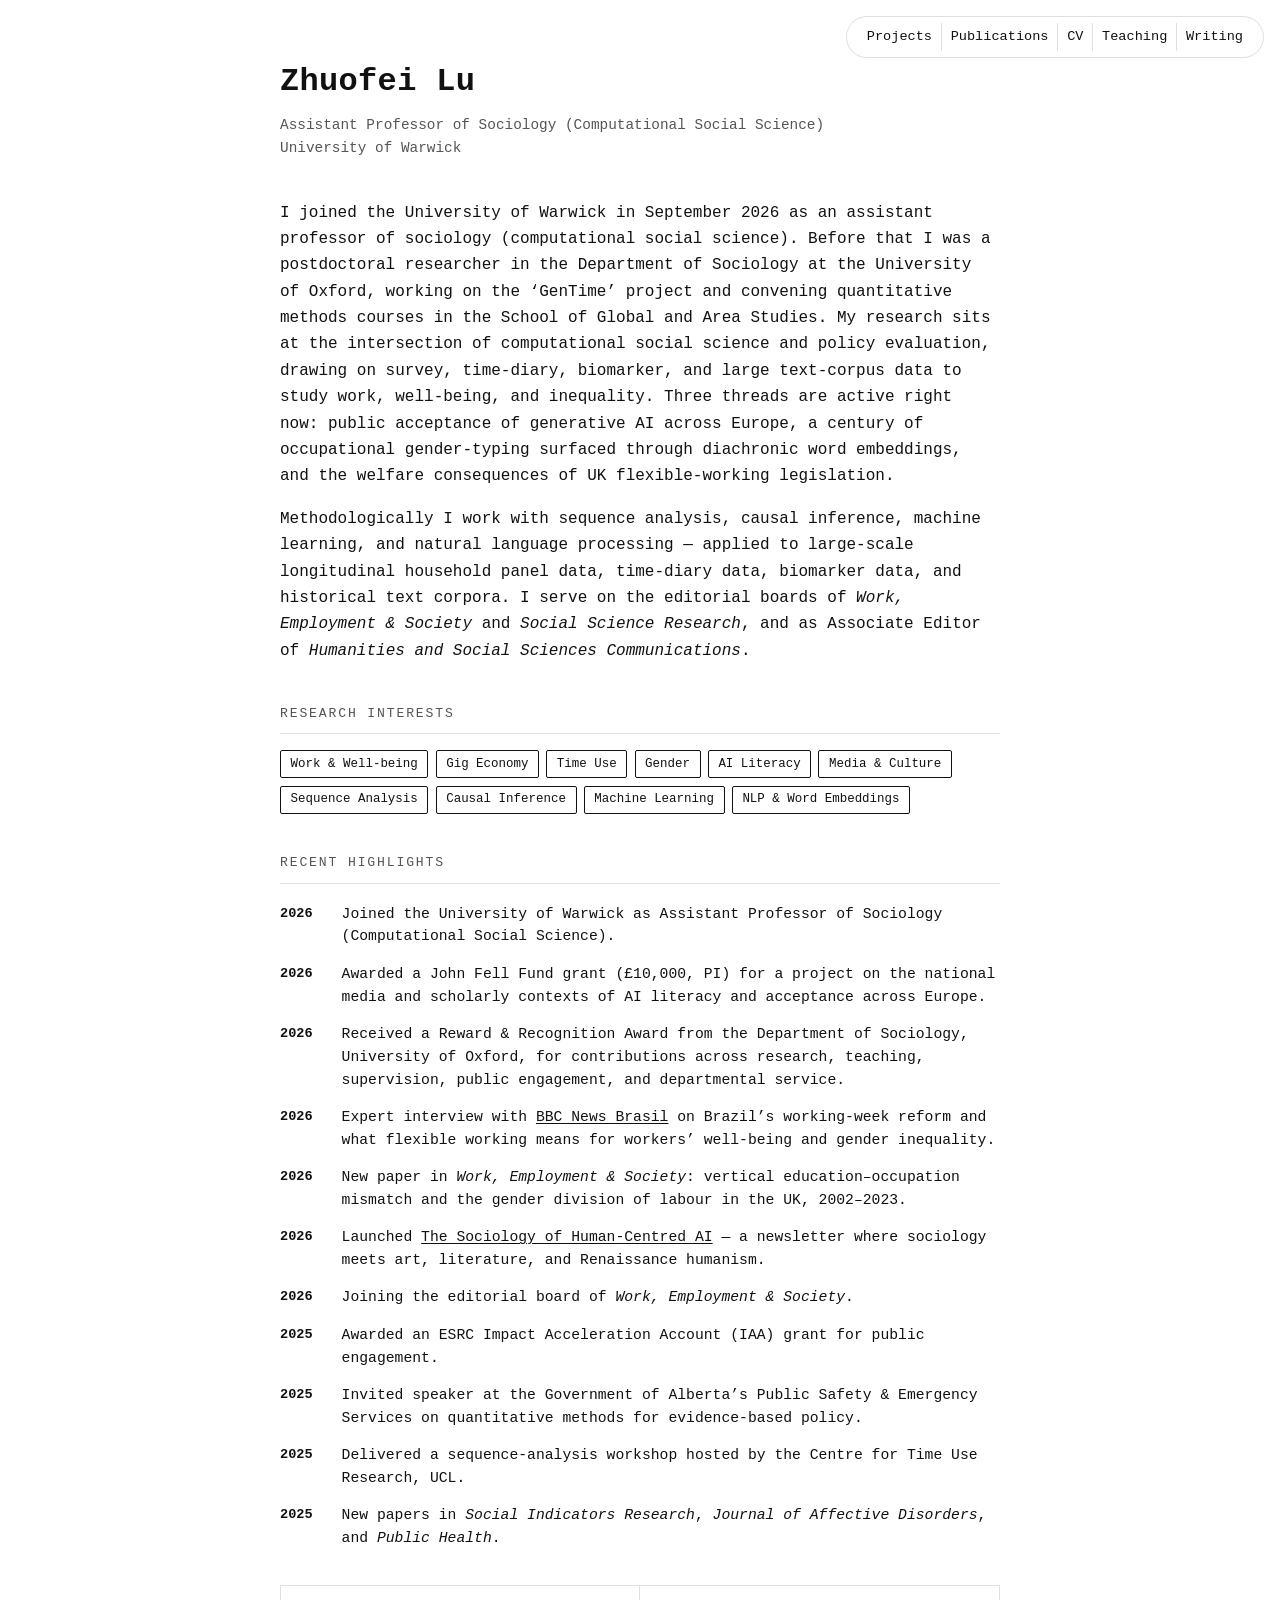
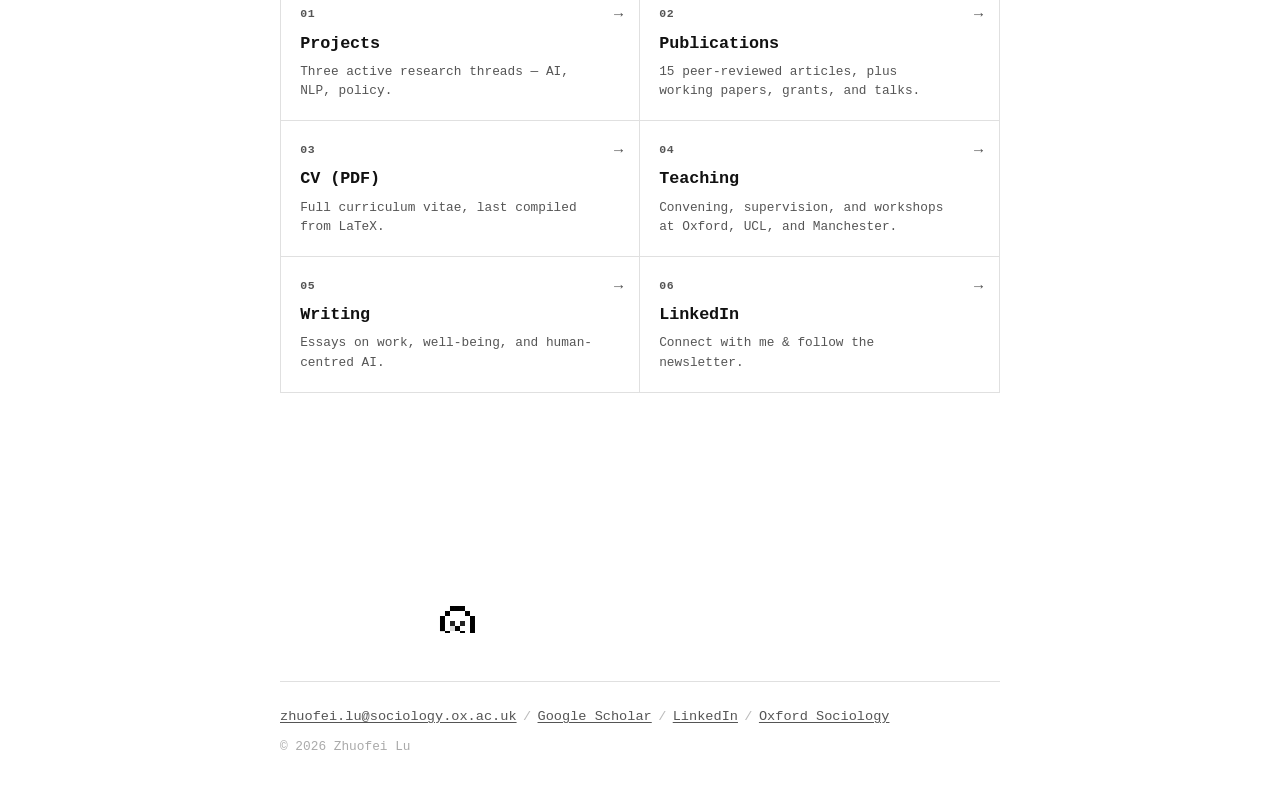
==== commit e4a34bf6: "Fix homepage header: one title, no broken institution name - Drop the Oxford associate membership fr" ====
--- a/index.html
+++ b/index.html
@@ -6,7 +6,7 @@
     <title>Zhuofei Lu</title>
     <meta
       name="description"
-      content="Personal homepage of Zhuofei Lu, Assistant Professor of Sociology (Computational Social Science) at the University of Warwick and Associate Member of the Department of Sociology, University of Oxford. Research on work, time use, well-being, and computational social science."
+      content="Personal homepage of Zhuofei Lu, Assistant Professor of Sociology (Computational Social Science) at the University of Warwick. Research on work, time use, well-being, and computational social science."
     />
     <meta
       name="google-site-verification"
@@ -30,10 +30,6 @@
         "worksFor": {
           "@type": "Organization",
           "name": "University of Warwick"
-        },
-        "affiliation": {
-          "@type": "Organization",
-          "name": "Department of Sociology, University of Oxford"
         },
         "alumniOf": {
           "@type": "Organization",
@@ -62,29 +58,26 @@
         </nav>
         <h1 class="fade-in">Zhuofei Lu</h1>
         <p class="subtitle fade-in">
-          Assistant Professor of Sociology (Computational Social Science)
-          &middot; University of Warwick<br />
-          Associate Member, Department of Sociology &middot; University of
-          Oxford
+          Assistant Professor of Sociology (Computational Social Science)<br />
+          <span class="subtitle-org">University of Warwick</span>
         </p>
       </header>
 
       <section class="fade-in">
         <p>
-          In September 2026 I take up a post as assistant professor of
-          sociology (computational social science) at the University of
-          Warwick, and I remain an associate member of the Department of
-          Sociology at the University of Oxford. From March 2024 to August
-          2026 I was a postdoctoral researcher at Oxford, working on the
-          &lsquo;GenTime&rsquo; project and convening quantitative methods
-          courses in the School of Global and Area Studies. My research sits
-          at the intersection of computational social science and policy
-          evaluation, drawing on survey, time-diary, biomarker, and large
-          text-corpus data to study work, well-being, and inequality. Three
-          threads are active right now: public acceptance of generative AI
-          across Europe, a century of occupational gender-typing surfaced
-          through diachronic word embeddings, and the welfare consequences of
-          UK flexible-working legislation.
+          I joined the University of Warwick in September 2026 as an assistant
+          professor of sociology (computational social science). Before that I
+          was a postdoctoral researcher in the Department of Sociology at the
+          University of Oxford, working on the &lsquo;GenTime&rsquo; project
+          and convening quantitative methods courses in the School of Global
+          and Area Studies. My research sits at the intersection of
+          computational social science and policy evaluation, drawing on
+          survey, time-diary, biomarker, and large text-corpus data to study
+          work, well-being, and inequality. Three threads are active right
+          now: public acceptance of generative AI across Europe, a century of
+          occupational gender-typing surfaced through diachronic word
+          embeddings, and the welfare consequences of UK flexible-working
+          legislation.
         </p>
         <p>
           Methodologically I work with sequence analysis, causal inference,
@@ -119,8 +112,8 @@
           <li>
             <span class="news-date">2026</span>
             <span class="news-text">
-              Joining the University of Warwick as Assistant Professor of
-              Sociology (Computational Social Science) in September.
+              Joined the University of Warwick as Assistant Professor of
+              Sociology (Computational Social Science).
             </span>
           </li>
           <li>
--- a/styles.css
+++ b/styles.css
@@ -120,6 +120,11 @@
   font-size: 0.9rem;
   color: var(--text-secondary);
   font-weight: 400;
+}
+
+/* Institution names must never break mid-phrase across lines. */
+.subtitle-org {
+  white-space: nowrap;
 }
 
 /* ── Sections ──────────────────────────────────────────────── */
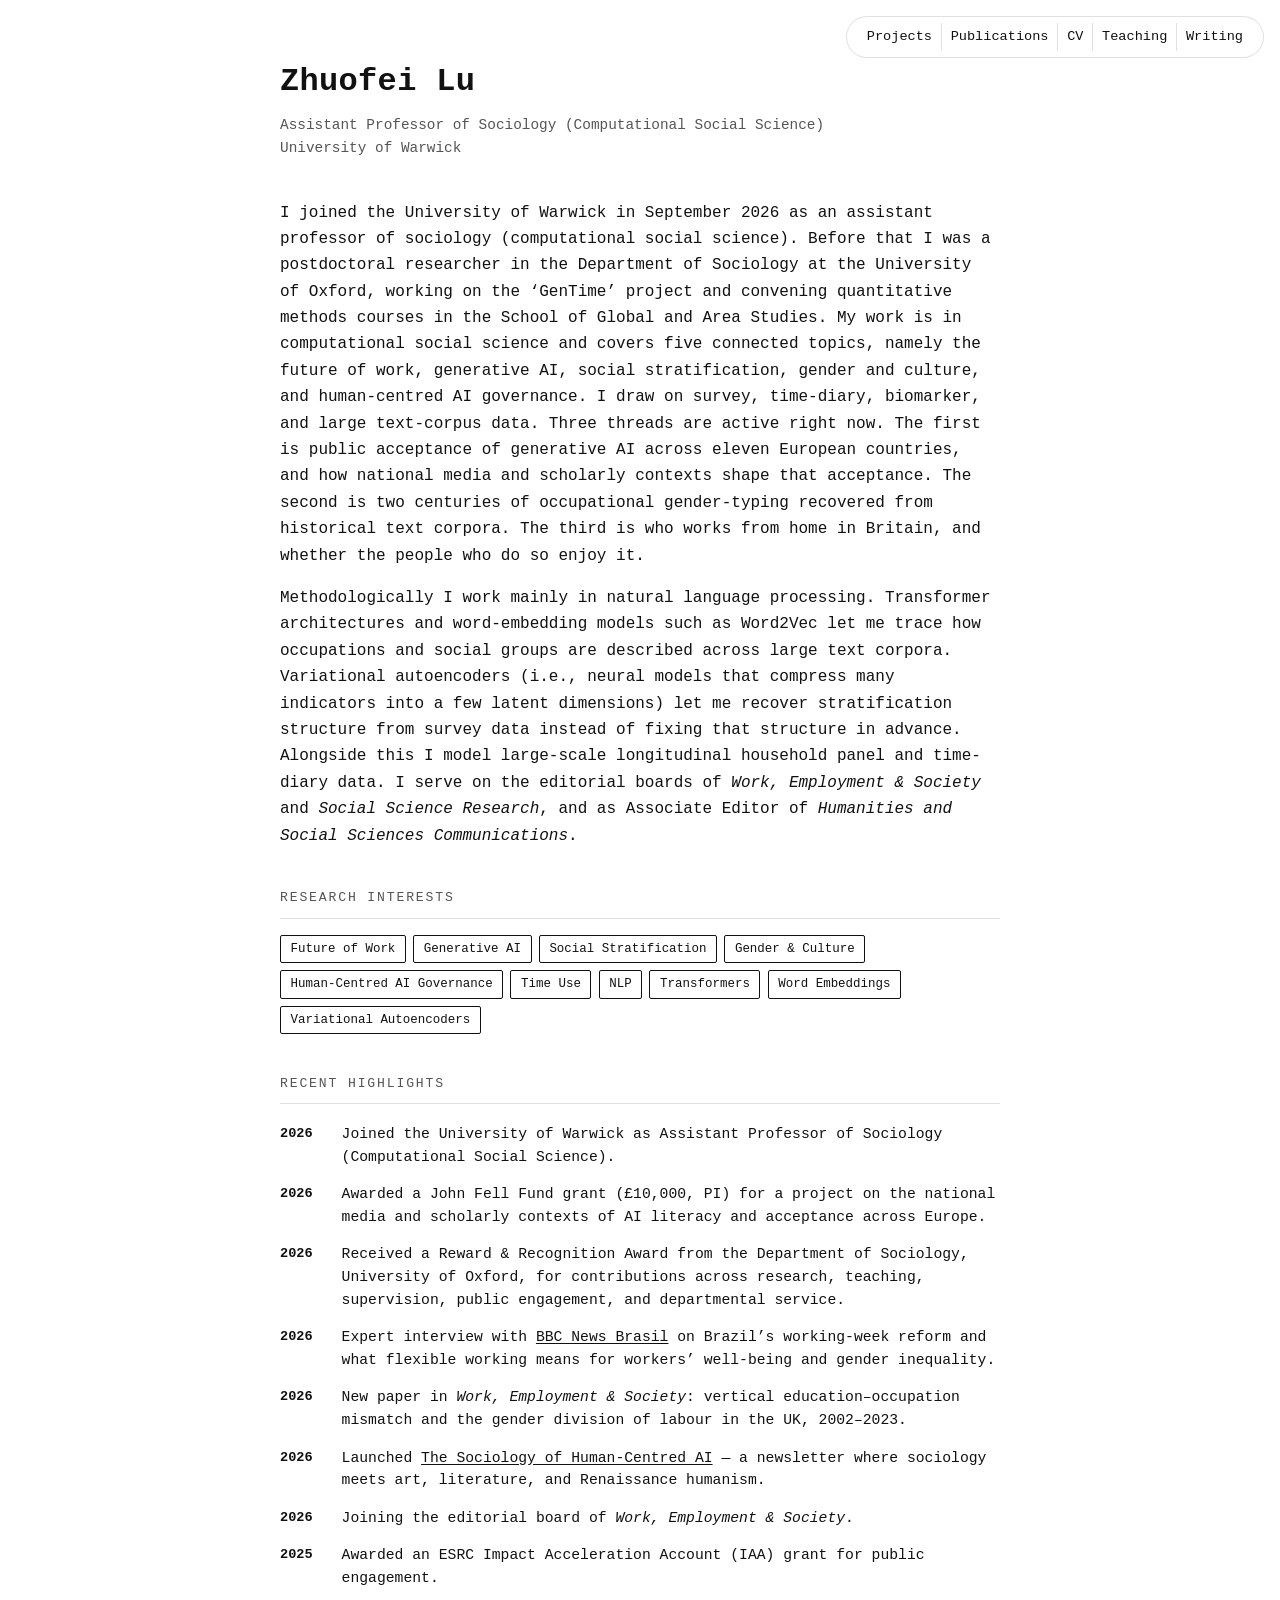
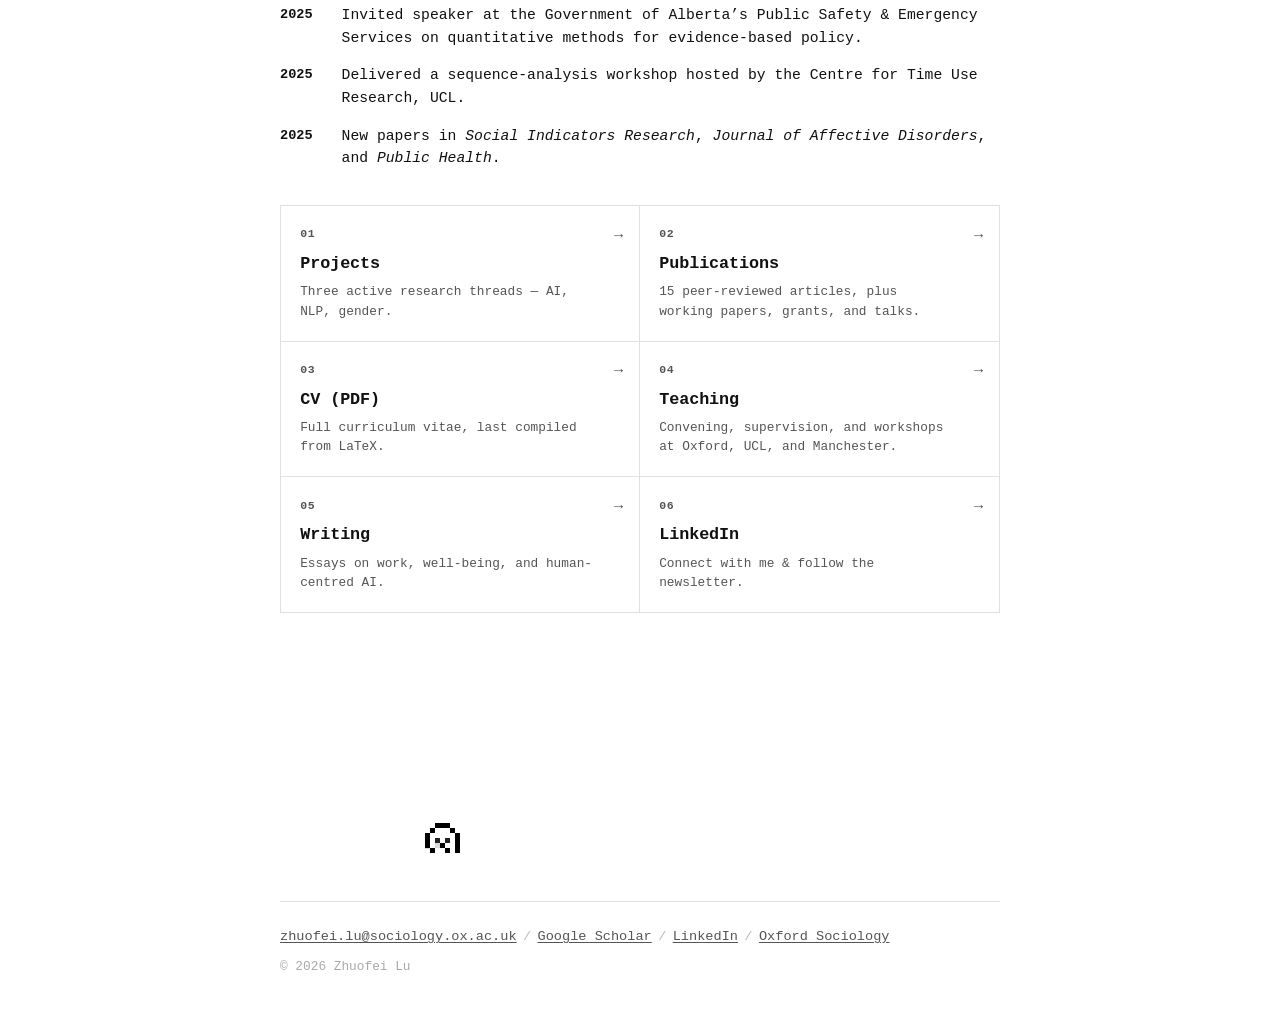
==== commit d809702e: "Reframe research description around current topics and methods Drop the policy-evaluation framing fr" ====
--- a/index.html
+++ b/index.html
@@ -6,7 +6,7 @@
     <title>Zhuofei Lu</title>
     <meta
       name="description"
-      content="Personal homepage of Zhuofei Lu, Assistant Professor of Sociology (Computational Social Science) at the University of Warwick. Research on work, time use, well-being, and computational social science."
+      content="Personal homepage of Zhuofei Lu, Assistant Professor of Sociology (Computational Social Science) at the University of Warwick. Research on the future of work, generative AI, social stratification, gender and culture, and human-centred AI governance."
     />
     <meta
       name="google-site-verification"
@@ -16,7 +16,7 @@
     <meta property="og:title" content="Zhuofei Lu" />
     <meta
       property="og:description"
-      content="Assistant Professor of Sociology (Computational Social Science), University of Warwick. Computational social science, time use, well-being, and human-centred AI."
+      content="Assistant Professor of Sociology (Computational Social Science), University of Warwick. Future of work, generative AI, social stratification, gender and culture, and human-centred AI governance."
     />
     <meta property="og:type" content="website" />
     <meta property="og:url" content="https://zhuofei-code.github.io/website/" />
@@ -27,6 +27,16 @@
         "name": "Zhuofei Lu",
         "alternateName": "卢灼非",
         "jobTitle": "Assistant Professor of Sociology (Computational Social Science)",
+        "knowsAbout": [
+          "Future of work",
+          "Generative AI",
+          "Social stratification",
+          "Gender and culture",
+          "Human-centred AI governance",
+          "Natural language processing",
+          "Word embeddings",
+          "Variational autoencoders"
+        ],
         "worksFor": {
           "@type": "Organization",
           "name": "University of Warwick"
@@ -70,20 +80,26 @@
           was a postdoctoral researcher in the Department of Sociology at the
           University of Oxford, working on the &lsquo;GenTime&rsquo; project
           and convening quantitative methods courses in the School of Global
-          and Area Studies. My research sits at the intersection of
-          computational social science and policy evaluation, drawing on
-          survey, time-diary, biomarker, and large text-corpus data to study
-          work, well-being, and inequality. Three threads are active right
-          now: public acceptance of generative AI across Europe, a century of
-          occupational gender-typing surfaced through diachronic word
-          embeddings, and the welfare consequences of UK flexible-working
-          legislation.
+          and Area Studies. My work is in computational social science and
+          covers five connected topics, namely the future of work, generative
+          AI, social stratification, gender and culture, and human-centred AI
+          governance. I draw on survey, time-diary, biomarker, and large
+          text-corpus data. Three threads are active right now. The first is
+          public acceptance of generative AI across eleven European countries,
+          and how national media and scholarly contexts shape that acceptance.
+          The second is two centuries of occupational gender-typing recovered
+          from historical text corpora. The third is who works from home in
+          Britain, and whether the people who do so enjoy it.
         </p>
         <p>
-          Methodologically I work with sequence analysis, causal inference,
-          machine learning, and natural language processing &mdash; applied to
-          large-scale longitudinal household panel data, time-diary data,
-          biomarker data, and historical text corpora. I serve on the
+          Methodologically I work mainly in natural language processing.
+          Transformer architectures and word-embedding models such as Word2Vec
+          let me trace how occupations and social groups are described across
+          large text corpora. Variational autoencoders (i.e., neural models
+          that compress many indicators into a few latent dimensions) let me
+          recover stratification structure from survey data instead of fixing
+          that structure in advance. Alongside this I model large-scale
+          longitudinal household panel and time-diary data. I serve on the
           editorial boards of <em>Work, Employment &amp; Society</em> and
           <em>Social Science Research</em>, and as Associate Editor of
           <em>Humanities and Social Sciences Communications</em>.
@@ -93,16 +109,16 @@
       <section id="research" class="fade-in" aria-labelledby="research-heading">
         <h2 id="research-heading">Research Interests</h2>
         <div class="tags">
-          <span class="tag">Work &amp; Well-being</span>
-          <span class="tag">Gig Economy</span>
+          <span class="tag">Future of Work</span>
+          <span class="tag">Generative AI</span>
+          <span class="tag">Social Stratification</span>
+          <span class="tag">Gender &amp; Culture</span>
+          <span class="tag">Human-Centred AI Governance</span>
           <span class="tag">Time Use</span>
-          <span class="tag">Gender</span>
-          <span class="tag">AI Literacy</span>
-          <span class="tag">Media &amp; Culture</span>
-          <span class="tag">Sequence Analysis</span>
-          <span class="tag">Causal Inference</span>
-          <span class="tag">Machine Learning</span>
-          <span class="tag">NLP &amp; Word Embeddings</span>
+          <span class="tag">NLP</span>
+          <span class="tag">Transformers</span>
+          <span class="tag">Word Embeddings</span>
+          <span class="tag">Variational Autoencoders</span>
         </div>
       </section>
 
@@ -207,7 +223,7 @@
         <a class="explore-link" href="projects.html">
           <span class="explore-num">01</span>
           <span class="explore-label">Projects</span>
-          <span class="explore-desc">Three active research threads &mdash; AI, NLP, policy.</span>
+          <span class="explore-desc">Three active research threads &mdash; AI, NLP, gender.</span>
         </a>
         <a class="explore-link" href="publications.html">
           <span class="explore-num">02</span>
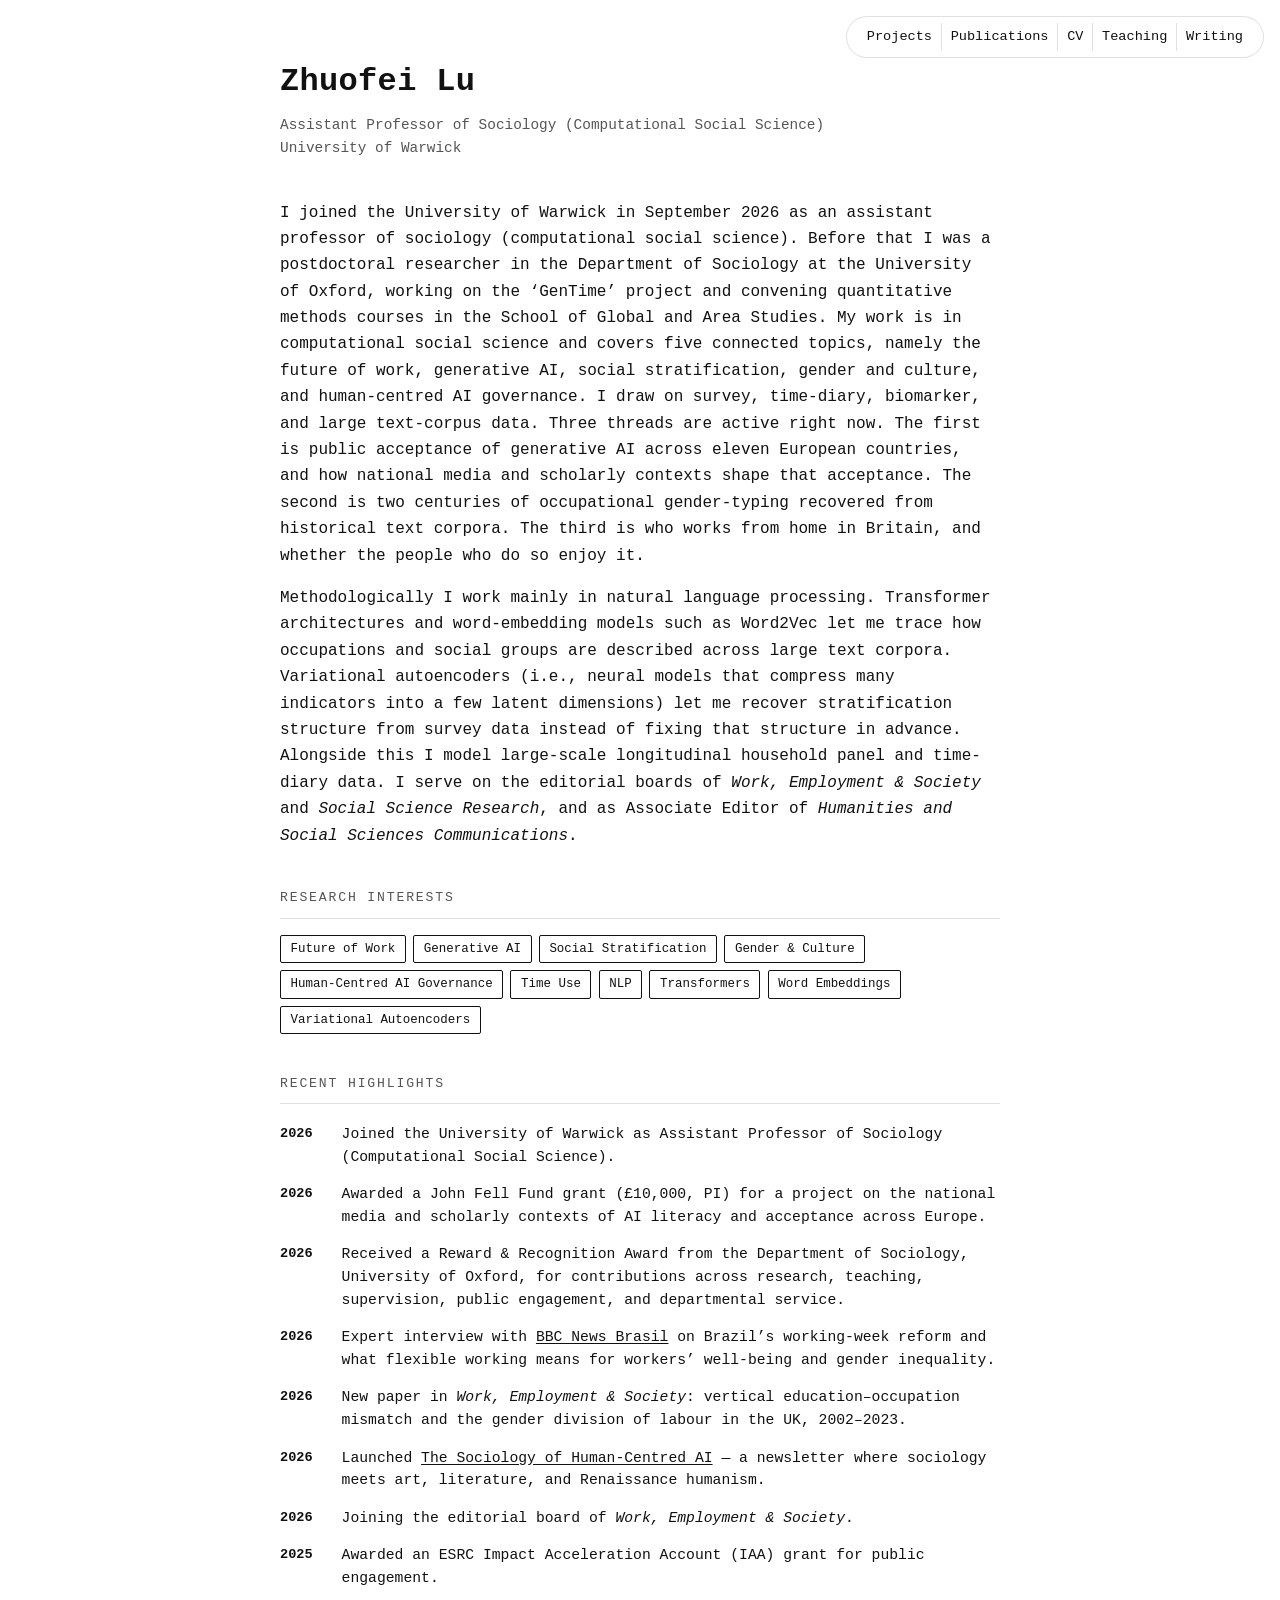
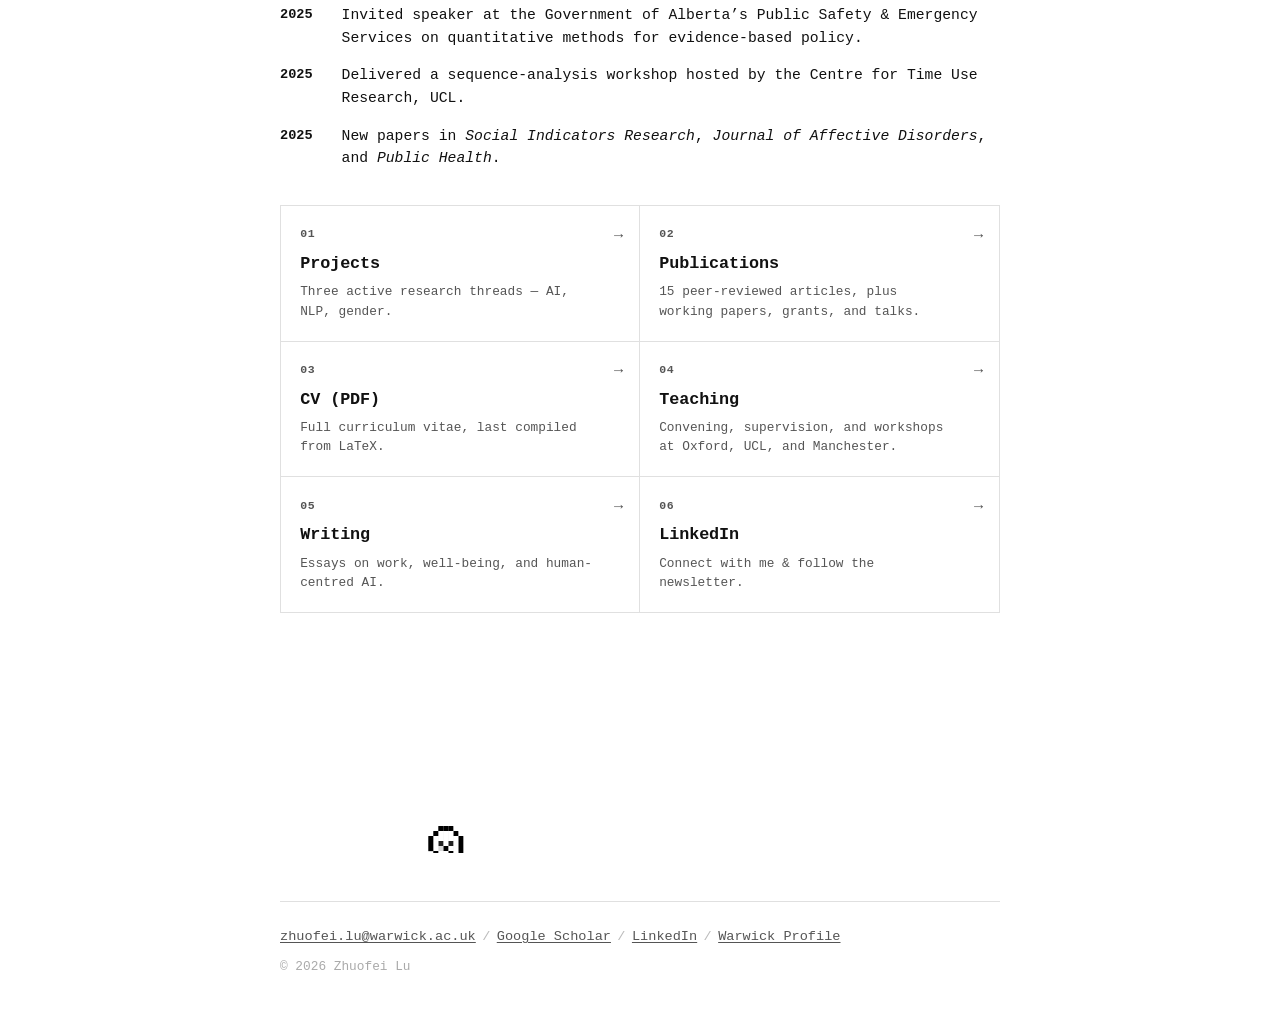
==== commit 136aaa86: "Switch contact details from Oxford to Warwick Zhuofei moved to Warwick in September 2026, so the Oxf" ====
--- a/index.html
+++ b/index.html
@@ -49,7 +49,7 @@
         "sameAs": [
           "https://scholar.google.com/citations?user=IEITTwcAAAAJ&hl=en",
           "https://www.linkedin.com/in/zhuofei-lu-9a0233219/",
-          "https://www.sociology.ox.ac.uk/people/zhuofei-lu",
+          "https://profiles.warwick.ac.uk/u2575002-zhuofei-lu",
           "https://github.com/zhuofei-code"
         ]
       }
@@ -258,7 +258,7 @@
 
       <footer>
         <div class="footer-links">
-          <a href="mailto:zhuofei.lu@sociology.ox.ac.uk">zhuofei.lu@sociology.ox.ac.uk</a>
+          <a href="mailto:zhuofei.lu@warwick.ac.uk">zhuofei.lu@warwick.ac.uk</a>
           <span class="footer-sep">/</span>
           <a
             href="https://scholar.google.com/citations?user=IEITTwcAAAAJ&hl=en"
@@ -275,10 +275,10 @@
           >
           <span class="footer-sep">/</span>
           <a
-            href="https://www.sociology.ox.ac.uk/people/zhuofei-lu"
+            href="https://profiles.warwick.ac.uk/u2575002-zhuofei-lu"
             target="_blank"
             rel="noopener noreferrer"
-            >Oxford Sociology</a
+            >Warwick Profile</a
           >
         </div>
         <p class="copyright">&copy; <span id="year"></span> Zhuofei Lu</p>
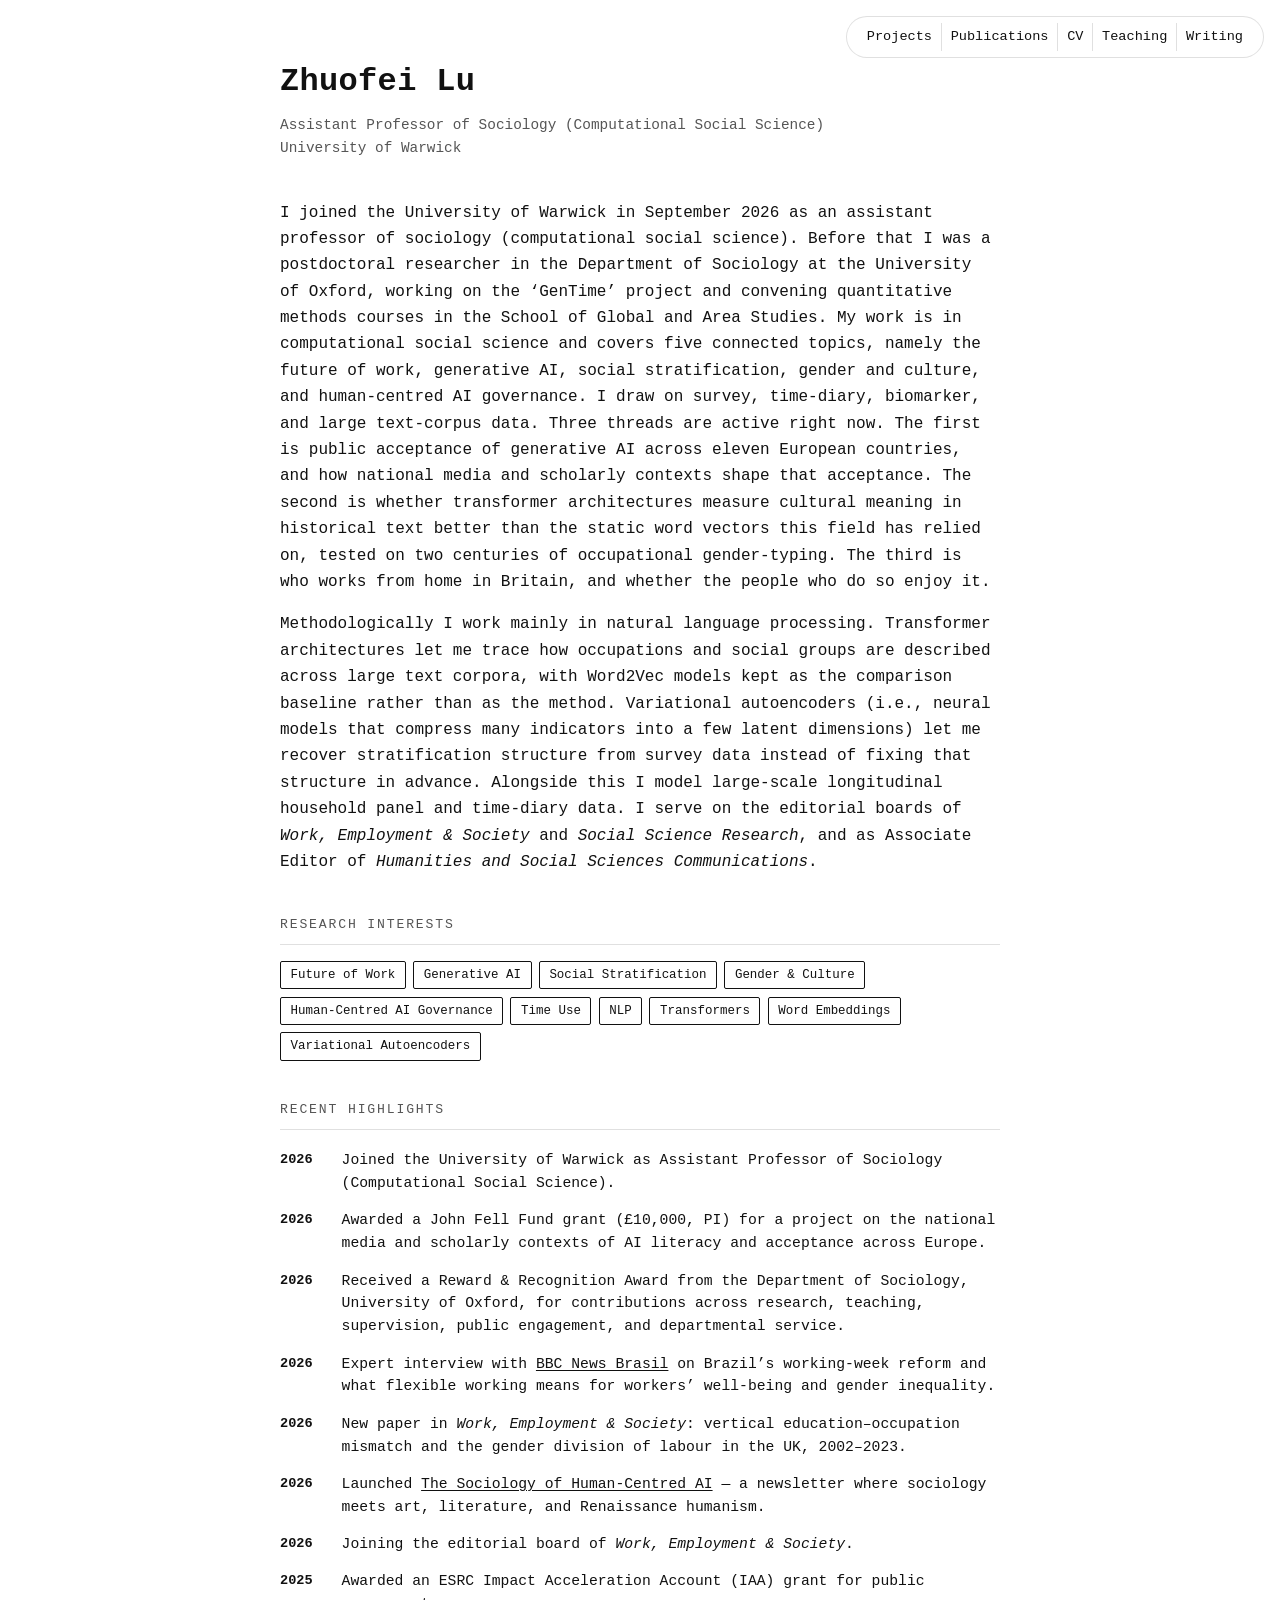
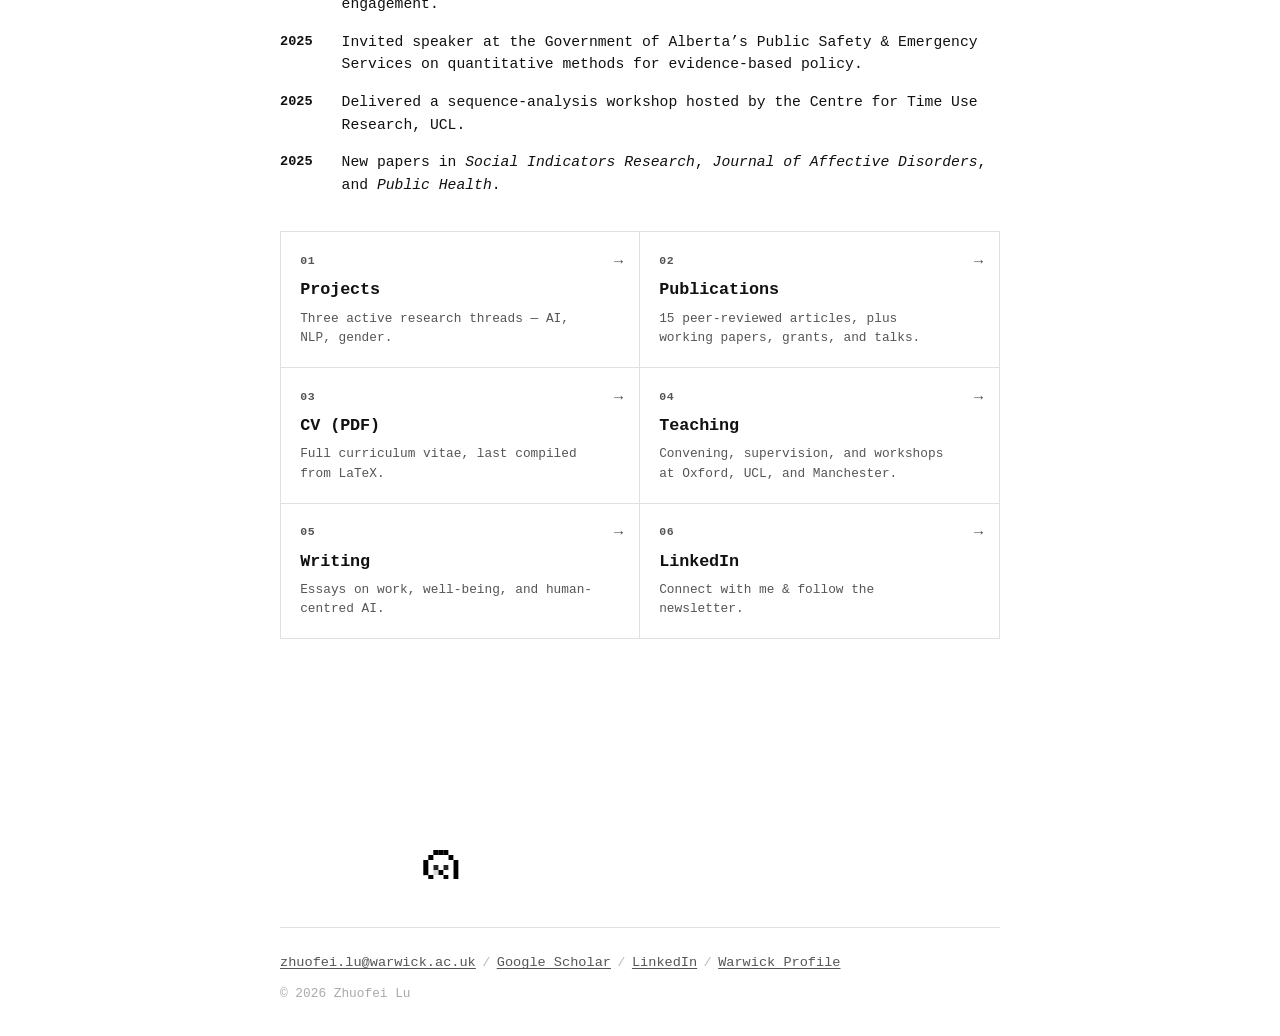
==== commit b78dd242: "Reframe the embeddings project around transformers, Word2Vec as baseline The project is now about ho" ====
--- a/index.html
+++ b/index.html
@@ -87,18 +87,21 @@
           text-corpus data. Three threads are active right now. The first is
           public acceptance of generative AI across eleven European countries,
           and how national media and scholarly contexts shape that acceptance.
-          The second is two centuries of occupational gender-typing recovered
-          from historical text corpora. The third is who works from home in
-          Britain, and whether the people who do so enjoy it.
+          The second is whether transformer architectures measure cultural
+          meaning in historical text better than the static word vectors this
+          field has relied on, tested on two centuries of occupational
+          gender-typing. The third is who works from home in Britain, and
+          whether the people who do so enjoy it.
         </p>
         <p>
           Methodologically I work mainly in natural language processing.
-          Transformer architectures and word-embedding models such as Word2Vec
-          let me trace how occupations and social groups are described across
-          large text corpora. Variational autoencoders (i.e., neural models
-          that compress many indicators into a few latent dimensions) let me
-          recover stratification structure from survey data instead of fixing
-          that structure in advance. Alongside this I model large-scale
+          Transformer architectures let me trace how occupations and social
+          groups are described across large text corpora, with Word2Vec models
+          kept as the comparison baseline rather than as the method.
+          Variational autoencoders (i.e., neural models that compress many
+          indicators into a few latent dimensions) let me recover
+          stratification structure from survey data instead of fixing that
+          structure in advance. Alongside this I model large-scale
           longitudinal household panel and time-diary data. I serve on the
           editorial boards of <em>Work, Employment &amp; Society</em> and
           <em>Social Science Research</em>, and as Associate Editor of
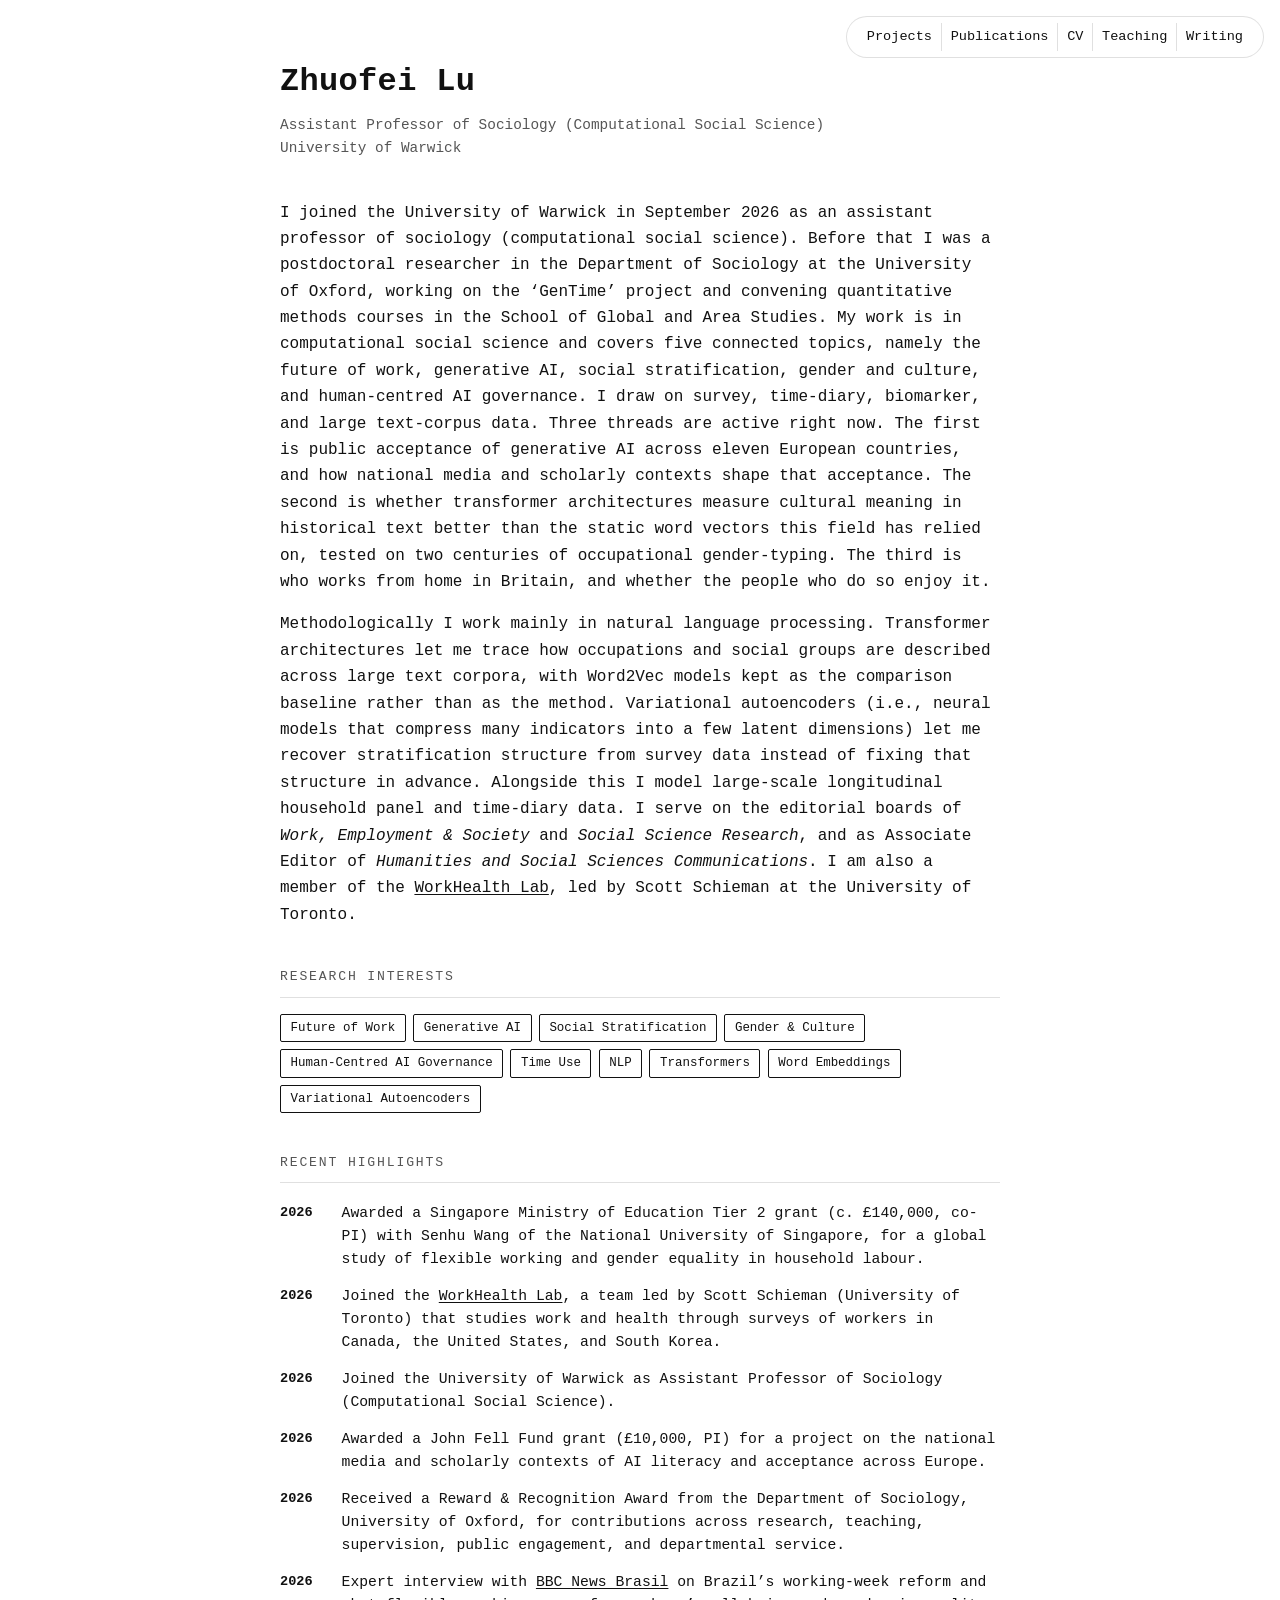
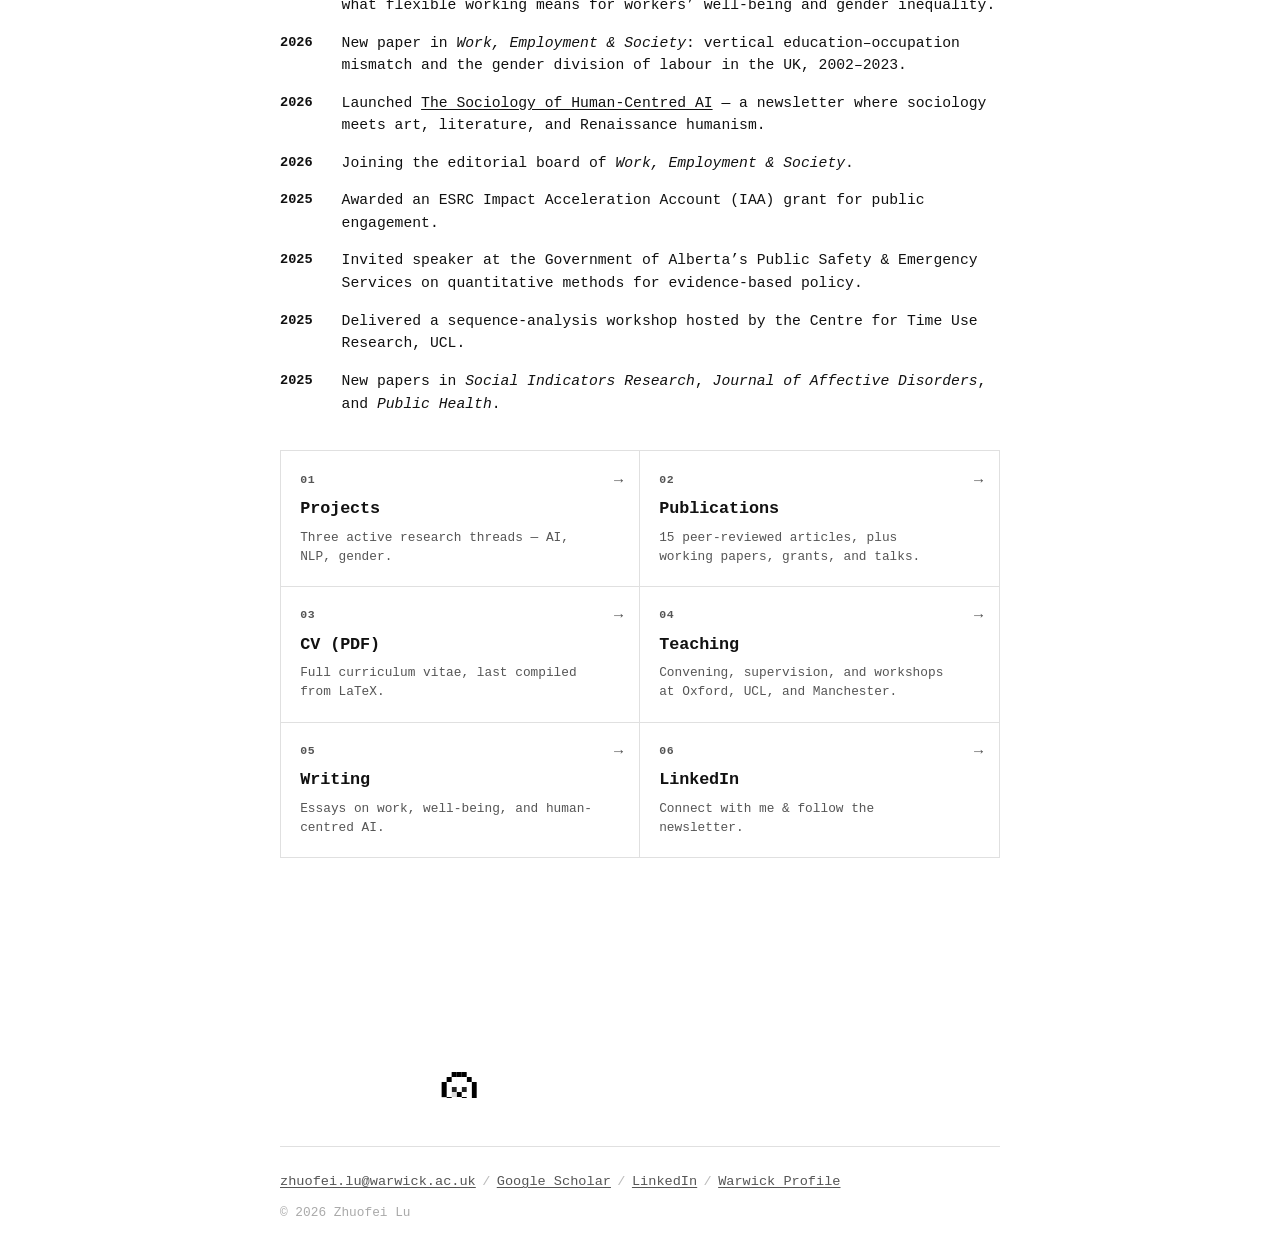
==== commit b293bcab: "Add MOE Tier 2 grant and WorkHealth Lab membership - Grants & Awards (publications page): new top en" ====
--- a/index.html
+++ b/index.html
@@ -41,6 +41,11 @@
           "@type": "Organization",
           "name": "University of Warwick"
         },
+        "memberOf": {
+          "@type": "Organization",
+          "name": "WorkHealth Lab",
+          "url": "https://workhealthlab.ca/"
+        },
         "alumniOf": {
           "@type": "Organization",
           "name": "University of Manchester"
@@ -105,7 +110,14 @@
           longitudinal household panel and time-diary data. I serve on the
           editorial boards of <em>Work, Employment &amp; Society</em> and
           <em>Social Science Research</em>, and as Associate Editor of
-          <em>Humanities and Social Sciences Communications</em>.
+          <em>Humanities and Social Sciences Communications</em>. I am also a
+          member of the
+          <a
+            href="https://workhealthlab.ca/"
+            target="_blank"
+            rel="noopener noreferrer"
+            >WorkHealth Lab</a
+          >, led by Scott Schieman at the University of Toronto.
         </p>
       </section>
 
@@ -128,6 +140,29 @@
       <section id="news" class="fade-in" aria-labelledby="news-heading">
         <h2 id="news-heading">Recent Highlights</h2>
         <ul class="news-list">
+          <li>
+            <span class="news-date">2026</span>
+            <span class="news-text">
+              Awarded a Singapore Ministry of Education Tier 2 grant
+              (c.&nbsp;&pound;140,000, co-PI) with Senhu Wang of the National
+              University of Singapore, for a global study of flexible working
+              and gender equality in household labour.
+            </span>
+          </li>
+          <li>
+            <span class="news-date">2026</span>
+            <span class="news-text">
+              Joined the
+              <a
+                href="https://workhealthlab.ca/"
+                target="_blank"
+                rel="noopener noreferrer"
+                >WorkHealth Lab</a
+              >, a team led by Scott Schieman (University of Toronto) that
+              studies work and health through surveys of workers in Canada,
+              the United States, and South Korea.
+            </span>
+          </li>
           <li>
             <span class="news-date">2026</span>
             <span class="news-text">
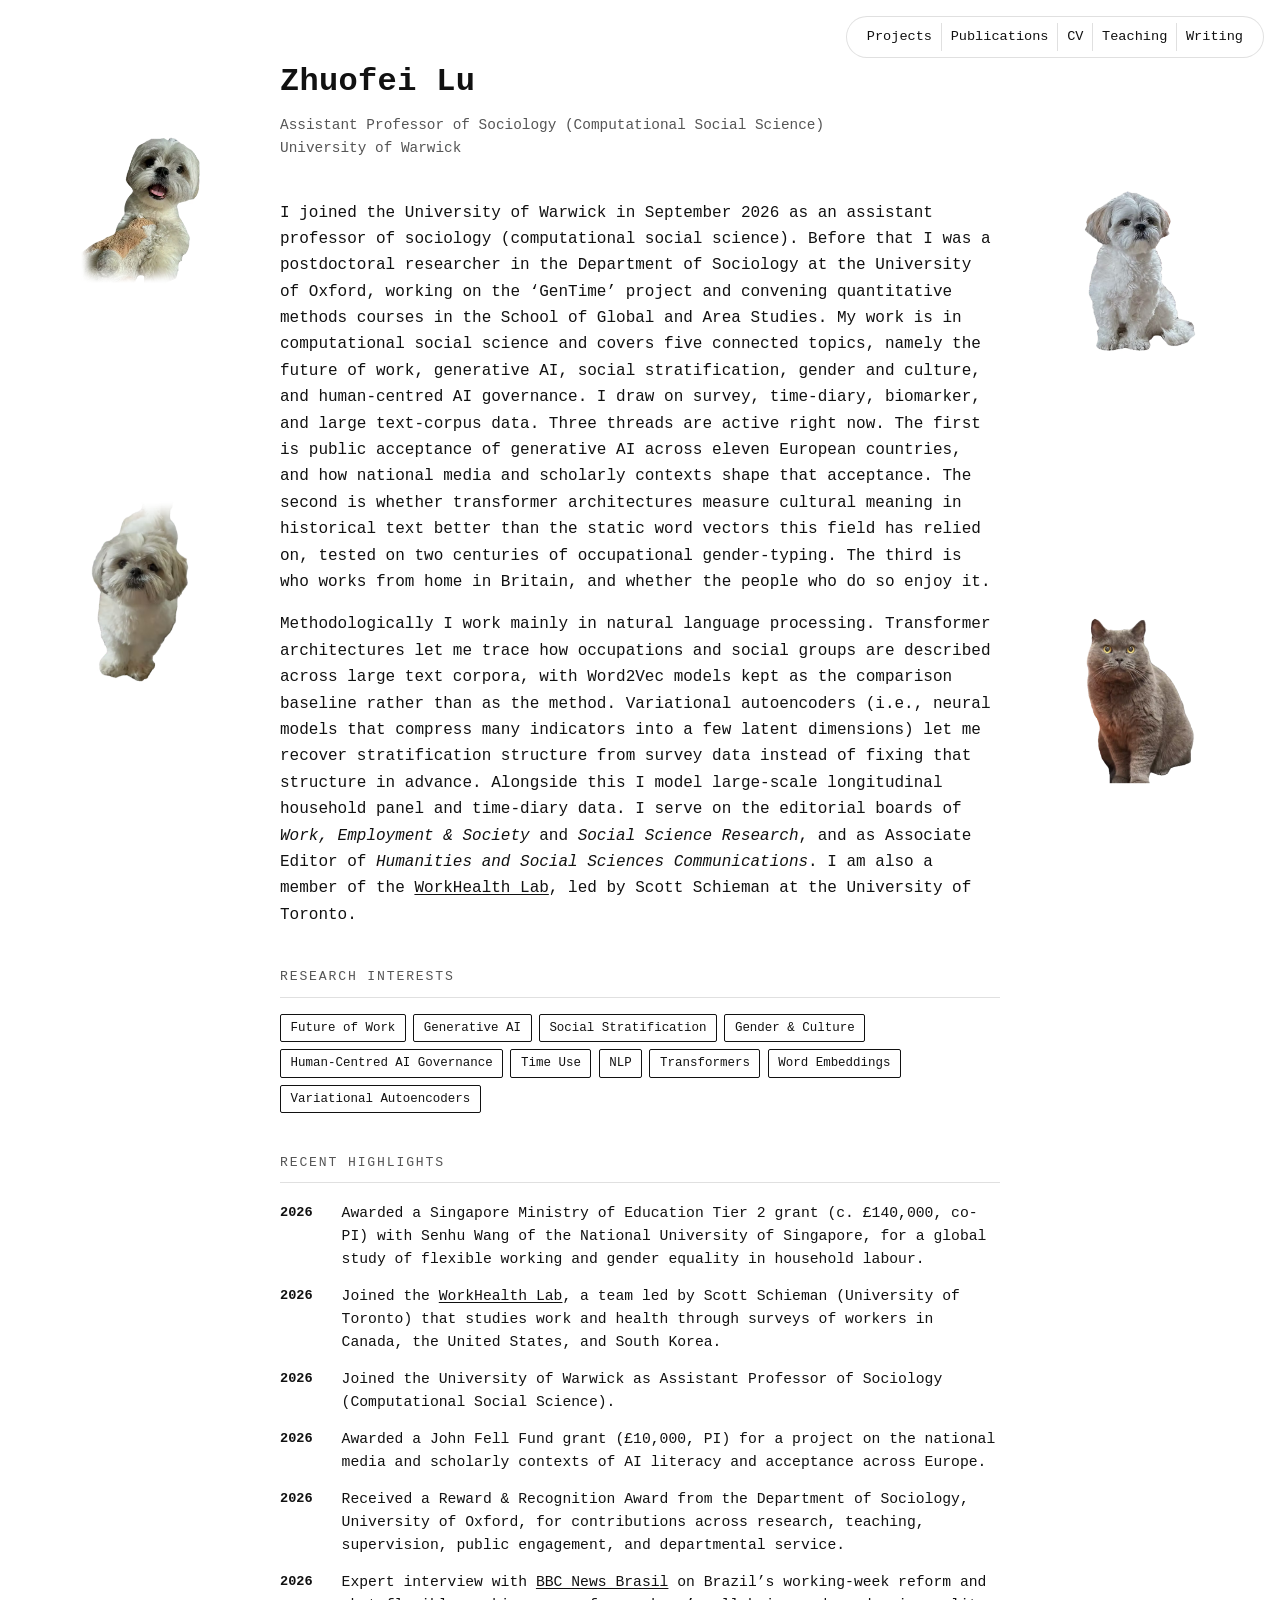
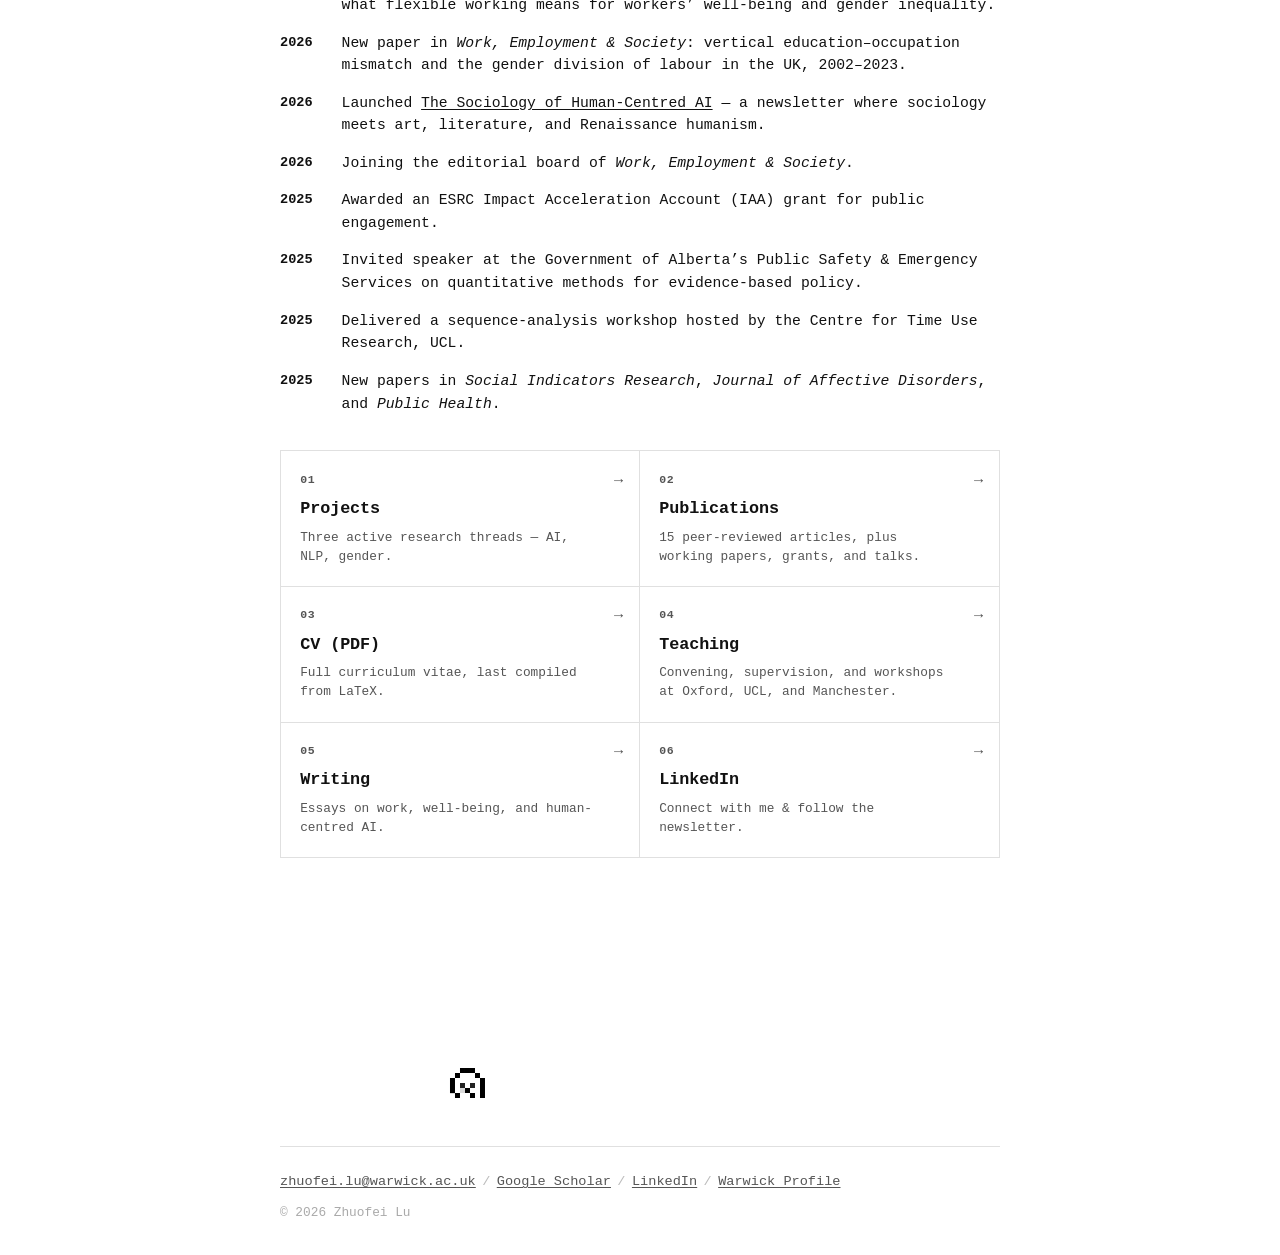
==== commit cf8cb9c5: "Add pet photos to the homepage side margins Four cut-out photos (three of the dog, one of the cat) s" ====
--- a/index.html
+++ b/index.html
@@ -59,10 +59,29 @@
         ]
       }
     </script>
-    <link rel="stylesheet" href="styles.css?v=20260825a" />
+    <link rel="stylesheet" href="styles.css?v=20261120a" />
   </head>
   <body>
     <main class="container">
+      <div class="pets" aria-hidden="true">
+        <picture class="pet pet--left pet--l1">
+          <source srcset="images/dog-smiling.avif" type="image/avif" />
+          <img src="images/dog-smiling.png" alt="" width="457" height="560" loading="lazy" decoding="async" />
+        </picture>
+        <picture class="pet pet--right pet--r1">
+          <source srcset="images/dog-sitting.avif" type="image/avif" />
+          <img src="images/dog-sitting.png" alt="" width="389" height="560" loading="lazy" decoding="async" />
+        </picture>
+        <picture class="pet pet--left pet--l2">
+          <source srcset="images/dog-walking.avif" type="image/avif" />
+          <img src="images/dog-walking.png" alt="" width="297" height="560" loading="lazy" decoding="async" />
+        </picture>
+        <picture class="pet pet--right pet--r2">
+          <source srcset="images/cat.avif" type="image/avif" />
+          <img src="images/cat.png" alt="" width="366" height="560" loading="lazy" decoding="async" />
+        </picture>
+      </div>
+
       <header>
         <nav class="top-links" aria-label="Primary links">
           <a class="top-link" href="projects.html">Projects</a>
@@ -323,6 +342,6 @@
       </footer>
     </main>
 
-    <script src="script.js?v=20260825a"></script>
+    <script src="script.js?v=20261120a"></script>
   </body>
 </html>
--- a/styles.css
+++ b/styles.css
@@ -677,6 +677,62 @@
   font-size: 0.9rem;
 }
 
+/* ── Pet photos (homepage side margins, wide screens only) ─── */
+
+.pets {
+  display: none;
+}
+
+@media (min-width: 1200px) {
+  .pets {
+    /* each empty margin beside the 720px column */
+    --gutter: calc((100vw - 720px) / 2);
+    --pet-offset: min(calc(var(--gutter) / 2), 280px);
+    --pet-h: clamp(160px, calc(var(--gutter) * 0.5), 250px);
+    display: block;
+    position: relative;
+    height: 0;
+  }
+
+  .pet {
+    position: absolute;
+    display: block;
+    transform: translate(-50%, -50%);
+  }
+
+  .pet img {
+    display: block;
+    width: auto;
+    height: calc(var(--pet-h) * var(--pet-scale, 1));
+    animation: pet-in 0.6s ease-out 0.4s backwards;
+  }
+
+  .pet--left {
+    left: calc(-1 * var(--pet-offset));
+  }
+
+  .pet--right {
+    left: calc(100% + var(--pet-offset));
+  }
+
+  /* centres measured from the top of the column */
+  .pet--l1 { top: 155px; --pet-scale: 0.92; }
+  .pet--r1 { top: 215px; }
+  .pet--l2 { top: 535px; --pet-scale: 1.14; }
+  .pet--r2 { top: 645px; --pet-scale: 1.03; }
+}
+
+@keyframes pet-in {
+  from {
+    opacity: 0;
+    transform: translateY(14px);
+  }
+  to {
+    opacity: 1;
+    transform: none;
+  }
+}
+
 /* ── Footer ────────────────────────────────────────────────── */
 
 footer {
@@ -734,6 +790,10 @@
     transform: none;
     transition: none;
   }
+
+  .pet img {
+    animation: none;
+  }
 }
 
 /* ── Responsive ────────────────────────────────────────────── */
@@ -896,6 +956,7 @@
 
 @media print {
   .top-links,
+  .pets,
   .dog-playground,
   .section-more {
     display: none;
